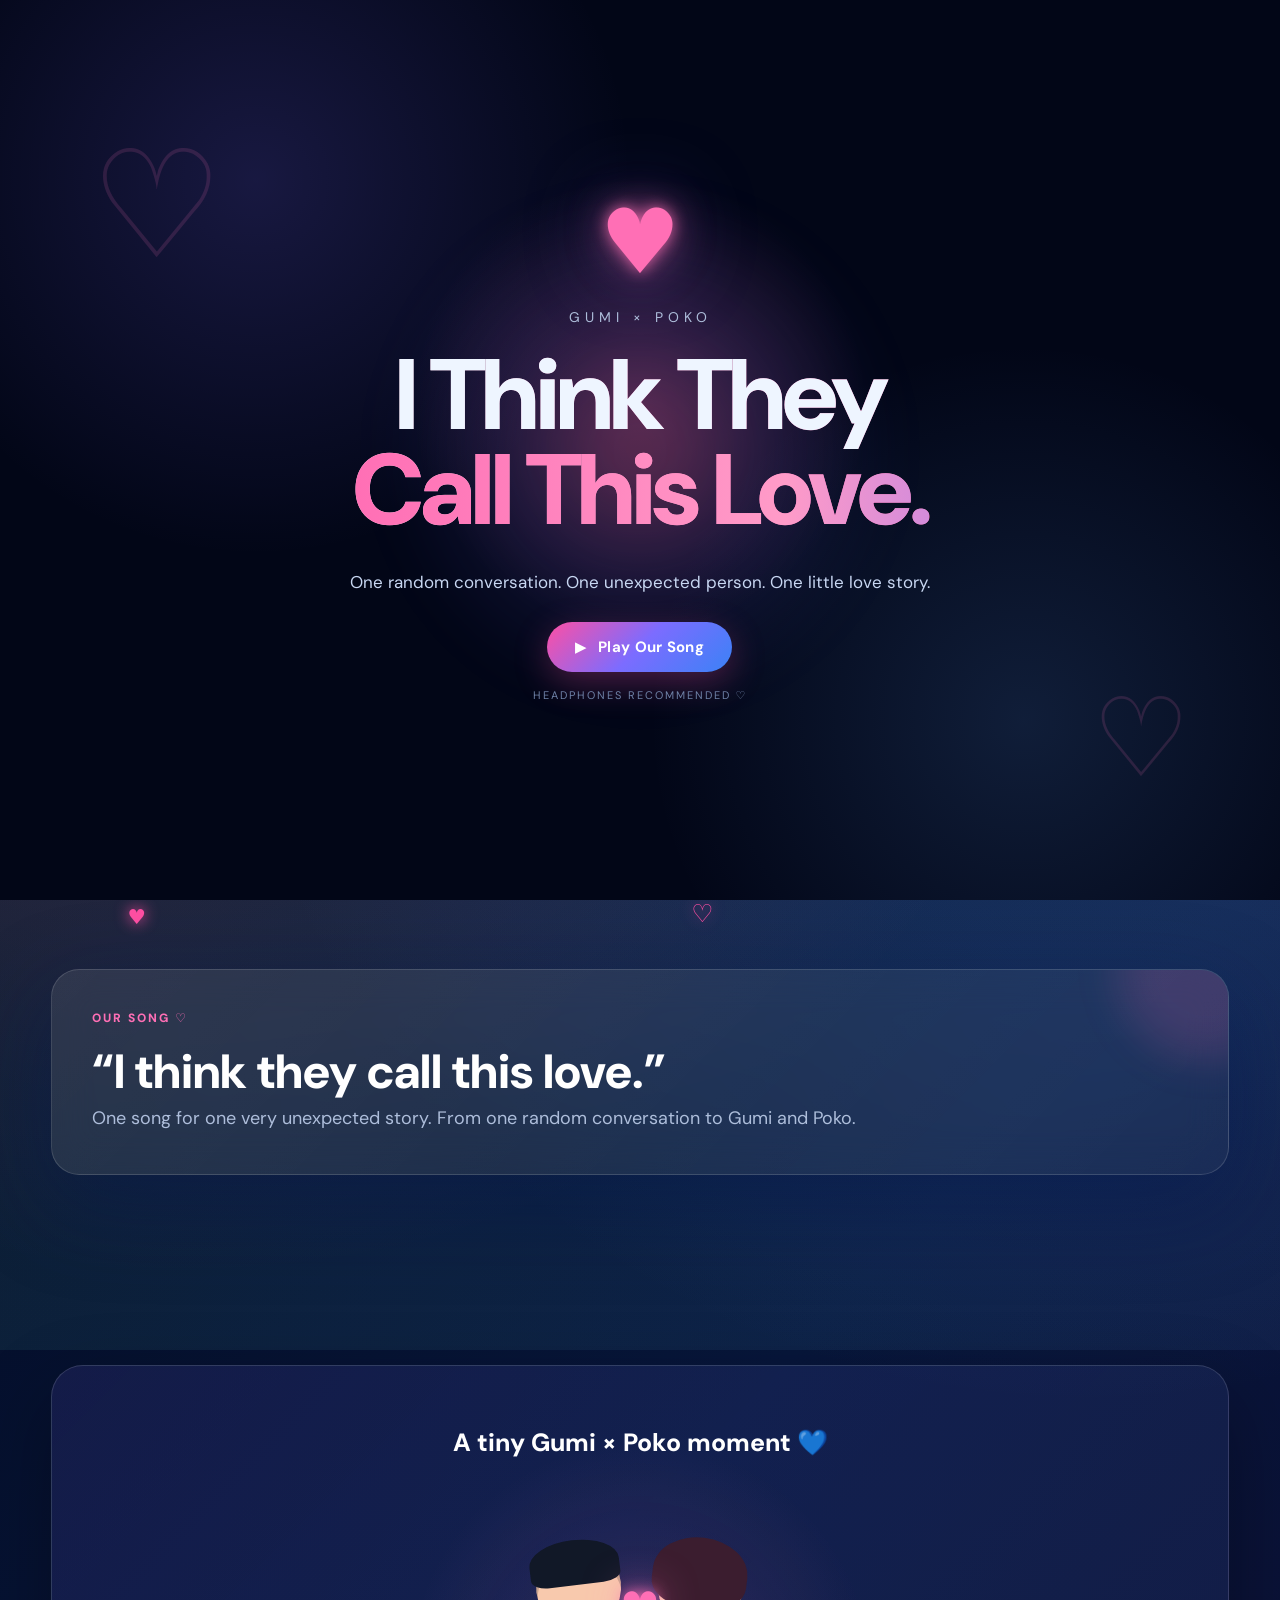
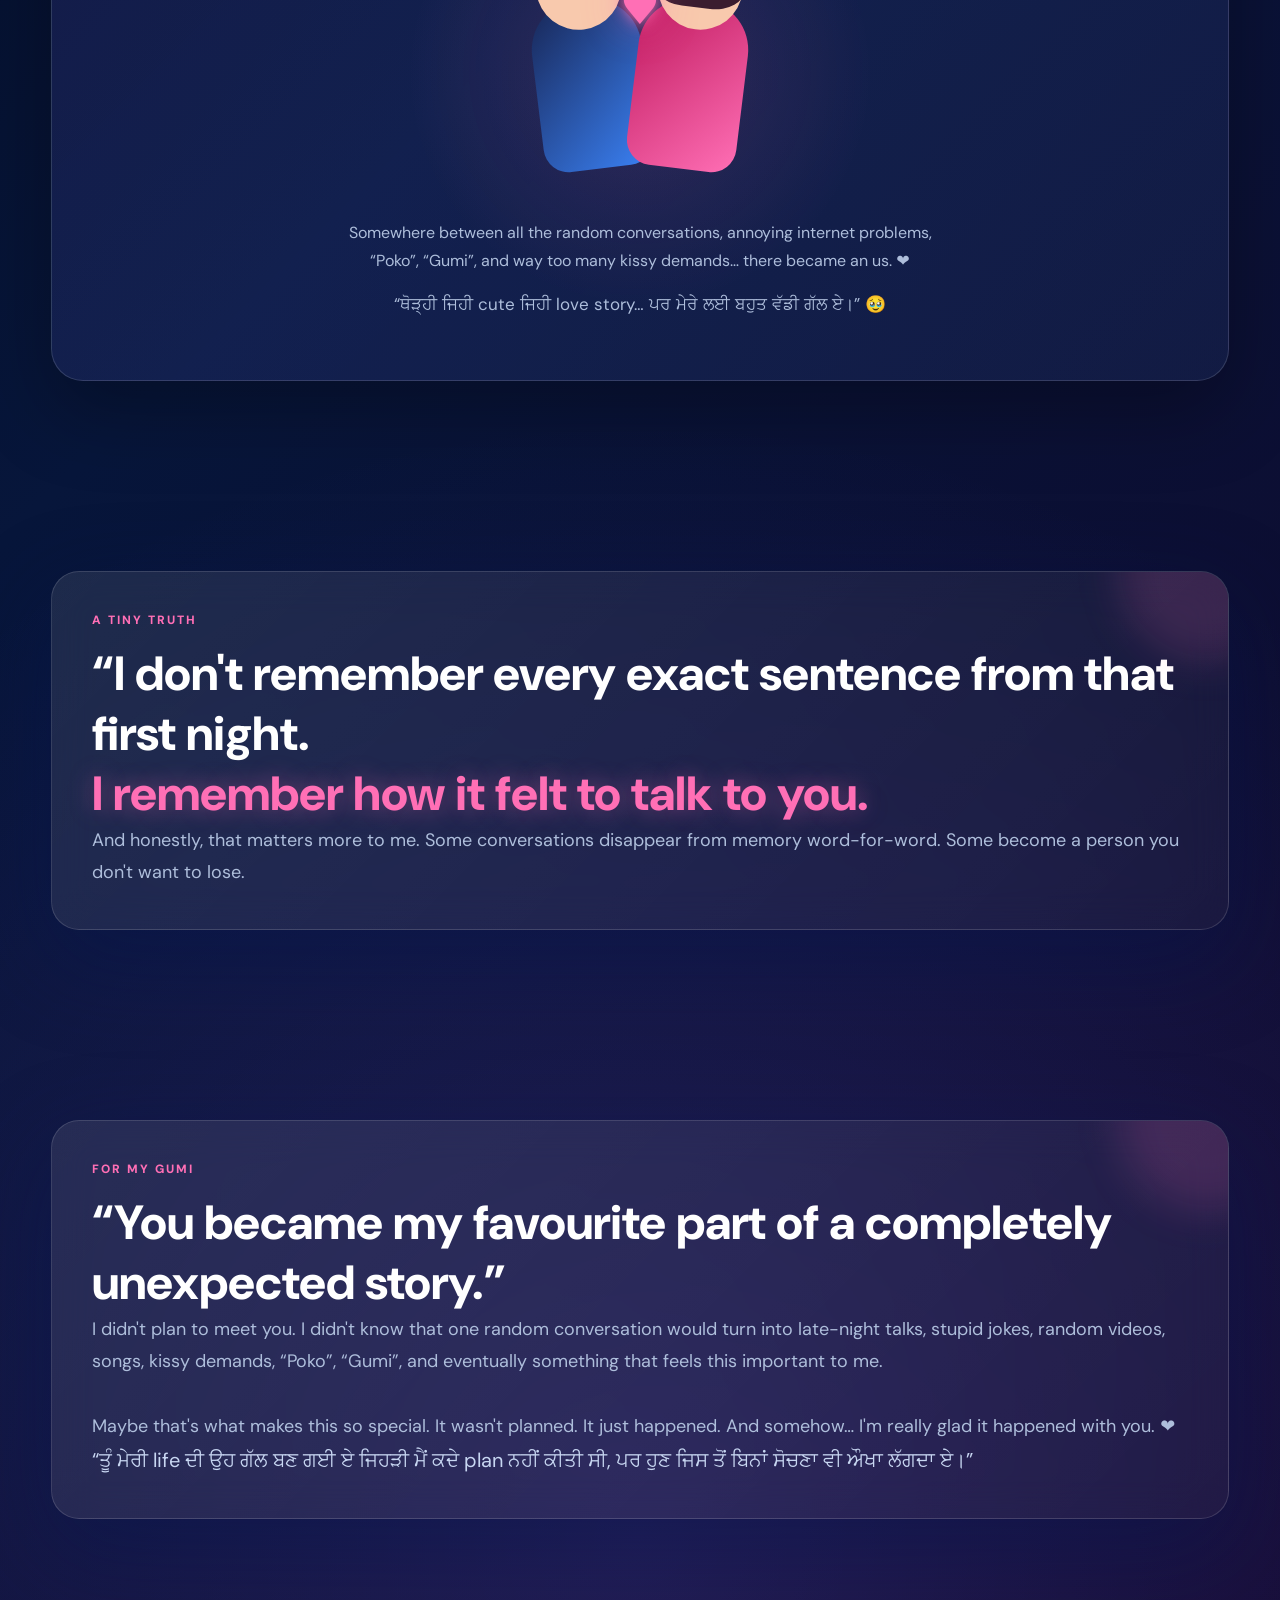
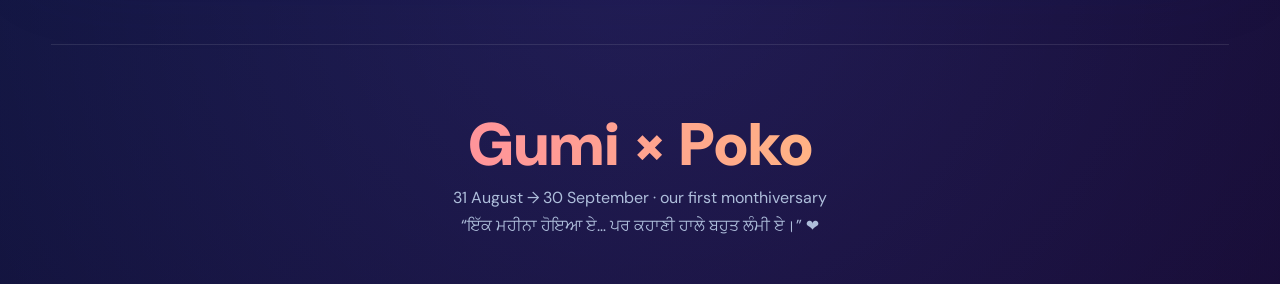
==== index.html @ 41467f97 "Add Gumi Poko website" ====
<!doctype html>
<html lang="en">

<head>

<meta charset="utf-8">

<meta
  name="viewport"
  content="width=device-width,initial-scale=1"
>

<title>Gumi × Poko · First Monthiversary</title>

<link rel="stylesheet" href="style.css">

</head>


<body>


<!-- =====================================================
     ONE SINGLE AUDIO
===================================================== -->

<audio
  id="loveSong"
  preload="auto"
>

  <source
    src="assets/i-think-they-call-this-love.mp3"
    type="audio/mpeg"
  >

</audio>



<!-- =====================================================
     LOVE INTRO
===================================================== -->

<div id="loveIntro">

  <div class="loveIntroGlow"></div>


  <div class="loveIntroContent">

    <div class="loveIntroHeart">
      ♥
    </div>


    <div class="loveIntroSmall">
      Gumi × Poko
    </div>


    <h1>
      I Think They<br>
      <span>Call This Love.</span>
    </h1>


    <p class="loveIntroText">
      One random conversation.
      One unexpected person.
      One little love story.
    </p>


    <button
      id="loveStart"
      type="button"
    >

      <span>▶</span>
      Play Our Song

    </button>


    <div class="loveIntroHint">
      headphones recommended ♡
    </div>

  </div>

</div>



<!-- =====================================================
     NAVIGATION
===================================================== -->

<nav class="nav">

  <a
    class="brand"
    href="index.html"
  >
    Gumi <b>×</b> Poko
  </a>


  <div class="navlinks">

    <a href="story.html">
      Our Story
    </a>

    <a href="gumi.html">
      Gumi
    </a>

    <a href="memories.html">
      Memories
    </a>

    <a href="videos.html">
      Videos
    </a>

    <a href="letter.html">
      Letter
    </a>

    <a href="final.html">
      ♡
    </a>

  </div>

</nav>



<!-- =====================================================
     FLOATING SPARKLES
===================================================== -->

<div id="sparkles"></div>


<script>

const sparkleContainer =
document.getElementById("sparkles");


for(let i = 0; i < 90; i++){

  const sparkle =
    document.createElement("span");


  sparkle.className =
    "spark " +
    (
      Math.random() < 0.18
      ? "star"
      : ""
    );


  sparkle.style.left =
    Math.random() * 100 + "vw";


  sparkle.style.top =
    Math.random() * 110 + "vh";


  sparkle.style.animationDuration =
    (5 + Math.random() * 10) + "s";


  sparkle.style.animationDelay =
    (-Math.random() * 12) + "s";


  sparkleContainer.appendChild(
    sparkle
  );

}

</script>



<!-- =====================================================
     MAIN
===================================================== -->

<main class="container">



<!-- =====================================================
     HERO
===================================================== -->

<section class="hero">

  <div class="heroGrid">


    <div>


      <div class="eyebrow">
        30 September · our first monthiversary
      </div>


      <h1>
        Gumi,<br>
        this is us.
      </h1>


      <p class="heroLead">

        Ek random AirTalk conversation.
        A crazy day.
        A lizard falling from a balcony.
        Internet problems.
        Google Meet at 4 AM.

        “Gumnam.”

        Then Gumi.

        Then somehow…

        <b>Poko.</b> ❤️

      </p>


      <p class="heroLead punjabi">

        “ਸੋਚਿਆ ਨਹੀਂ ਸੀ ਕਿ ਇੱਕ random ਗੱਲਬਾਤ
        ਮੇਰੀ ਜ਼ਿੰਦਗੀ ਦੀ ਇੰਨੀ ਸੋਹਣੀ ਗੱਲ ਬਣ ਜਾਏਗੀ।”

      </p>


      <div class="heroBtns">

        <a
          class="btn"
          href="story.html"
        >
          Start our story →
        </a>


        <a
          class="btn alt"
          href="letter.html"
        >
          A letter for Gumi
        </a>

      </div>


    </div>



    <!-- HERO PHOTOS -->

    <div class="heroPhotos">

      <div class="tape"></div>


      <div class="polaroid p1">

        <img
          src="assets/gumi-01.jpeg"
          alt="Gumi"
        >

      </div>


      <div class="polaroid p2">

        <img
          src="assets/gumi-02.png"
          alt="Gumi"
        >

      </div>


      <div class="polaroid p3">

        <img
          src="assets/gumi-03.png"
          alt="Gumi"
        >

      </div>

    </div>

  </div>

</section>



<!-- =====================================================
     OUR SONG
===================================================== -->

<section class="section">

  <div class="glass card">

    <div class="kicker">
      OUR SONG ♡
    </div>


    <div class="quote">
      “I think they call this love.”
    </div>


    <p class="lead">

      One song for one very unexpected story.

      From one random conversation
      to Gumi and Poko.

    </p>

  </div>

</section>



<!-- =====================================================
     ANIME KISS
===================================================== -->

<section class="section">

  <div class="animeKiss">


    <div class="animeTitle">
      A tiny Gumi × Poko moment 💙
    </div>


    <div class="animeScene">


      <div class="animeBoy"></div>


      <div class="animeGirl"></div>


      <div class="kissHeart">
        ♥
      </div>


    </div>


    <p
      class="muted"
      style="
        text-align:center;
        margin:25px auto 0;
        max-width:600px;
        line-height:1.7;
      "
    >

      Somewhere between all the random conversations,
      annoying internet problems,
      “Poko”,
      “Gumi”,
      and way too many kissy demands…

      there became an us. ❤️

    </p>


    <p
      class="punjabi"
      style="
        text-align:center;
        margin:14px auto 0;
        color:#aebedb;
        font-size:17px;
      "
    >

      “ਥੋੜ੍ਹੀ ਜਿਹੀ cute ਜਿਹੀ love story…
      ਪਰ ਮੇਰੇ ਲਈ ਬਹੁਤ ਵੱਡੀ ਗੱਲ ਏ।” 🥹

    </p>


  </div>

</section>



<!-- =====================================================
     TINY TRUTH
===================================================== -->

<section class="section">

  <div class="glass card">


    <div class="kicker">
      A tiny truth
    </div>


    <div class="quote">

      “I don't remember every exact sentence
      from that first night.

      <br>

      <span>
        I remember how it felt to talk to you.
      </span>

    </div>


    <p class="lead">

      And honestly, that matters more to me.

      Some conversations disappear from memory
      word-for-word.

      Some become a person you don't want to lose.

    </p>


  </div>

</section>



<!-- =====================================================
     LITTLE LOVE MESSAGE
===================================================== -->

<section class="section">

  <div class="glass card">


    <div class="kicker">
      For my Gumi
    </div>


    <div class="quote">

      “You became my favourite part
      of a completely unexpected story.”

    </div>


    <p class="lead">

      I didn't plan to meet you.

      I didn't know that one random conversation
      would turn into late-night talks,
      stupid jokes,
      random videos,
      songs,
      kissy demands,
      “Poko”,
      “Gumi”,
      and eventually something
      that feels this important to me.

      <br><br>

      Maybe that's what makes this so special.

      It wasn't planned.

      It just happened.

      And somehow…

      I'm really glad it happened with you. ❤️

    </p>


    <p
      class="punjabi"
      style="
        font-size:20px;
        color:#c8d7f2;
        line-height:1.8;
      "
    >

      “ਤੂੰ ਮੇਰੀ life ਦੀ ਉਹ ਗੱਲ ਬਣ ਗਈ ਏ
      ਜਿਹੜੀ ਮੈਂ ਕਦੇ plan ਨਹੀਂ ਕੀਤੀ ਸੀ,
      ਪਰ ਹੁਣ ਜਿਸ ਤੋਂ ਬਿਨਾਂ ਸੋਚਣਾ ਵੀ ਔਖਾ ਲੱਗਦਾ ਏ।”

    </p>


  </div>

</section>


</main>



<!-- =====================================================
     FOOTER
===================================================== -->

<footer class="footer">


  <div class="footerBig">
    Gumi × Poko
  </div>


  <p class="muted">

    31 August → 30 September ·
    our first monthiversary

  </p>


  <p class="muted punjabi">

    “ਇੱਕ ਮਹੀਨਾ ਹੋਇਆ ਏ…
    ਪਰ ਕਹਾਣੀ ਹਾਲੇ ਬਹੁਤ ਲੰਮੀ ਏ।” ❤️

  </p>


</footer>



<!-- =====================================================
     BOTTOM RIGHT SONG PLAYER
===================================================== -->

<div
  class="songPlayer"
  id="songPlayer"
>

  <button
    id="songButton"
    class="songButton"
    type="button"
  >

    <span id="songIcon">
      ▶
    </span>

    <span id="songText">
      Play Our Song
    </span>

    <span class="songHeart">
      ♡
    </span>

  </button>

</div>



<!-- =====================================================
     FLOATING HEARTS
===================================================== -->

<script>

function createHeart(){

  const heart =
    document.createElement("span");


  heart.innerHTML =
    Math.random() > .5
    ? "♥"
    : "♡";


  heart.style.position =
    "fixed";


  heart.style.left =
    Math.random() * 100 + "vw";


  heart.style.bottom =
    "-30px";


  heart.style.fontSize =
    (12 + Math.random() * 18) + "px";


  heart.style.color =
    Math.random() > .5
    ? "#ff4fa3"
    : "#60a5fa";


  heart.style.pointerEvents =
    "none";


  heart.style.zIndex =
    "1";


  heart.style.textShadow =
    "0 0 15px currentColor";


  heart.style.animation =
    "floatingHeart 5s linear forwards";


  document.body.appendChild(
    heart
  );


  setTimeout(() => {

    heart.remove();

  }, 5000);

}


setInterval(
  createHeart,
  1200
);

</script>



<!-- =====================================================
     SONG CONTROLLER
===================================================== -->

<script>

const loveSong =
  document.getElementById("loveSong");


const loveIntro =
  document.getElementById("loveIntro");


const loveStart =
  document.getElementById("loveStart");


const songPlayer =
  document.getElementById("songPlayer");


const songButton =
  document.getElementById("songButton");


const songIcon =
  document.getElementById("songIcon");


const songText =
  document.getElementById("songText");



/* =========================
   UPDATE BOTTOM BUTTON
========================= */

function updateSongUI(){

  if(loveSong.paused){

    songIcon.textContent =
      "▶";

    songText.textContent =
      "Play Our Song";

    songButton.classList.remove(
      "playing"
    );

  }

  else{

    songIcon.textContent =
      "❚❚";

    songText.textContent =
      "Pause Our Song";

    songButton.classList.add(
      "playing"
    );

  }

}



/* =========================
   CLOSE INTRO
========================= */

function hideLoveIntro(){

  loveIntro.classList.add(
    "loveIntroHide"
  );

  songPlayer.classList.add(
    "songPlayerVisible"
  );

}



/* =========================
   INTRO PLAY BUTTON
========================= */

loveStart.addEventListener(
  "click",
  async function(){

    try{

      await loveSong.play();

      loveStart.classList.add(
        "playing"
      );


      /*
        Give the intro a tiny moment
        before fading it away.
      */

      setTimeout(() => {

        hideLoveIntro();

      }, 500);

    }

    catch(error){

      console.error(
        "Song could not play:",
        error
      );

    }

  }
);



/* =========================
   BOTTOM PLAYER
========================= */

songButton.addEventListener(
  "click",
  async function(){

    try{

      if(loveSong.paused){

        await loveSong.play();

      }

      else{

        loveSong.pause();

      }

    }

    catch(error){

      console.error(
        "Song could not play:",
        error
      );

    }

  }
);



/* =========================
   AUDIO EVENTS
========================= */

loveSong.addEventListener(
  "play",
  updateSongUI
);


loveSong.addEventListener(
  "pause",
  updateSongUI
);


loveSong.addEventListener(
  "ended",
  function(){

    loveSong.currentTime = 0;

    updateSongUI();

  }
);



/* Initial state */

updateSongUI();

</script>


</body>

</html>
---- style.css ----
@import url('https://fonts.googleapis.com/css2?family=DM+Sans:wght@400;500;600;700;800;900&family=Playfair+Display:wght@600;700;800&display=swap');

:root{
  --ink:#eef5ff;
  --muted:#aebedb;
  --pink:#ff6fb5;
  --rose:#ff9bc8;
  --violet:#7c6cff;
  --blue:#3b82f6;
  --electric:#60a5fa;
  --gold:#ffd76a;
  --mint:#67e8d0;
  --white:rgba(255,255,255,.10);
  --navy:#020617;
  --royal:#173b9c;
  --shadow:0 30px 90px rgba(0,20,80,.38);
}

*{
  box-sizing:border-box;
  margin:0;
  padding:0;
}

html{
  scroll-behavior:smooth;
}

body{
  min-height:100vh;
  color:var(--ink);

  background:
    radial-gradient(
      circle at 15% 10%,
      rgba(255,111,181,.20),
      transparent 28%
    ),
    radial-gradient(
      circle at 85% 15%,
      rgba(96,165,250,.20),
      transparent 28%
    ),
    radial-gradient(
      circle at 50% 90%,
      rgba(124,108,255,.18),
      transparent 35%
    ),
    linear-gradient(
      135deg,
      #020617,
      #07163b 45%,
      #12072b
    );

  font-family:
    "DM Sans",
    Inter,
    system-ui,
    -apple-system,
    BlinkMacSystemFont,
    "Segoe UI",
    sans-serif;

  overflow-x:hidden;
}

body::before{
  content:"";

  position:fixed;
  inset:-50%;

  pointer-events:none;
  z-index:-1;

  background:
    conic-gradient(
      from 0deg,
      rgba(255,111,181,.08),
      rgba(124,108,255,.08),
      rgba(96,165,250,.08),
      rgba(103,232,208,.08),
      rgba(255,215,106,.08),
      rgba(255,111,181,.08)
    );

  animation:bgRotate 20s linear infinite;
}

@keyframes bgRotate{
  to{
    transform:rotate(360deg);
  }
}

a{
  color:inherit;
  text-decoration:none;
}

img,
video{
  max-width:100%;
}


/* =====================================================
   NAVIGATION
===================================================== */

.nav{
  position:relative;
  z-index:20;

  width:min(1180px,92vw);
  margin:18px auto 0;

  padding:14px 18px;

  display:flex;
  align-items:center;
  justify-content:space-between;

  border:1px solid rgba(255,255,255,.13);
  border-radius:20px;

  background:rgba(2,6,23,.60);

  backdrop-filter:blur(20px);

  box-shadow:
    0 15px 50px rgba(0,0,0,.25);
}

.brand{
  font-size:20px;
  font-weight:800;
  letter-spacing:-.5px;

  background:
    linear-gradient(
      90deg,
      var(--pink),
      var(--gold),
      var(--electric),
      var(--mint)
    );

  background-size:300% auto;

  -webkit-background-clip:text;
  background-clip:text;

  color:transparent;

  animation:
    gradientMove 6s linear infinite;
}

.brand b{
  color:white;
  margin:0 5px;
}

.navlinks{
  display:flex;
  gap:20px;
  align-items:center;
}

.navlinks a{
  color:var(--muted);
  font-size:14px;
  font-weight:600;

  transition:.3s ease;
}

.navlinks a:hover{
  color:white;

  transform:
    translateY(-2px);

  text-shadow:
    0 0 10px rgba(255,111,181,.8),
    0 0 25px rgba(96,165,250,.5);
}

@keyframes gradientMove{
  0%{
    background-position:0% center;
  }

  50%{
    background-position:100% center;
  }

  100%{
    background-position:0% center;
  }
}


/* =====================================================
   SPARKLES
===================================================== */

#sparkles{
  position:fixed;
  inset:0;

  pointer-events:none;

  z-index:1;

  overflow:hidden;
}

.spark{
  position:absolute;

  width:4px;
  height:4px;

  border-radius:50%;

  background:var(--electric);

  opacity:.7;

  box-shadow:
    0 0 8px var(--electric),
    0 0 20px rgba(96,165,250,.7);

  animation:
    floatSpark linear infinite;
}

.spark.star{
  width:8px;
  height:8px;

  background:var(--gold);

  box-shadow:
    0 0 8px var(--gold),
    0 0 25px rgba(255,215,106,.8);

  clip-path:
    polygon(
      50% 0%,
      61% 38%,
      100% 50%,
      61% 62%,
      50% 100%,
      39% 62%,
      0% 50%,
      39% 38%
    );
}

@keyframes floatSpark{

  0%{
    transform:
      translateY(30px)
      scale(.6);

    opacity:0;
  }

  20%{
    opacity:.8;
  }

  70%{
    opacity:.8;
  }

  100%{
    transform:
      translateY(-120px)
      scale(1.3);

    opacity:0;
  }

}


/* =====================================================
   MAIN
===================================================== */

.container{
  position:relative;
  z-index:2;

  width:min(1180px,92vw);

  margin:auto;
}

.section{
  padding:95px 0;
}

.sectionHead{
  max-width:900px;

  margin-bottom:50px;
}

.kicker,
.eyebrow{
  color:var(--pink);

  font-size:12px;

  font-weight:800;

  letter-spacing:2px;

  text-transform:uppercase;

  margin-bottom:16px;
}

h1,
h2,
h3{
  line-height:1.05;
}

h1{
  font-size:
    clamp(58px,9vw,115px);

  letter-spacing:-6px;

  background:
    linear-gradient(
      100deg,
      #fff,
      var(--pink),
      var(--gold),
      var(--electric),
      #fff
    );

  background-size:300% auto;

  -webkit-background-clip:text;
  background-clip:text;

  color:transparent;

  animation:
    gradientMove 7s linear infinite;
}

h2{
  font-size:
    clamp(42px,6vw,76px);

  letter-spacing:-3px;

  margin-bottom:25px;

  color:white;
}

h3{
  color:white;
  font-size:25px;
}

.lead,
.heroLead{
  color:var(--muted);

  line-height:1.8;

  font-size:18px;
}

.heroLead{
  max-width:760px;
  margin-top:22px;
}

.punjabi{
  line-height:1.9;
}


/* =====================================================
   HERO
===================================================== */

.hero{
  min-height:
    calc(100vh - 100px);

  display:flex;

  align-items:center;

  padding:80px 0;
}

.heroGrid{
  display:grid;

  grid-template-columns:
    1.1fr .9fr;

  gap:50px;

  align-items:center;
}

.heroBtns{
  display:flex;

  flex-wrap:wrap;

  gap:14px;

  margin-top:30px;
}

.btn{
  display:inline-flex;

  align-items:center;
  justify-content:center;

  padding:14px 22px;

  border-radius:999px;

  color:white;

  font-weight:800;

  border:
    1px solid rgba(255,255,255,.15);

  background:
    linear-gradient(
      135deg,
      rgba(255,111,181,.9),
      rgba(124,108,255,.9)
    );

  box-shadow:
    0 10px 35px rgba(255,111,181,.22);

  transition:.35s ease;
}

.btn:hover{
  transform:
    translateY(-5px)
    scale(1.03);

  box-shadow:
    0 15px 50px rgba(255,111,181,.35),
    0 0 30px rgba(124,108,255,.25);
}

.btn.alt{
  background:
    rgba(255,255,255,.08);

  backdrop-filter:blur(12px);
}


/* =====================================================
   HERO PHOTOS
===================================================== */

.heroPhotos{
  position:relative;

  height:590px;
}

.tape{
  position:absolute;

  top:35px;
  left:40%;

  width:150px;
  height:38px;

  background:
    rgba(255,215,106,.65);

  transform:rotate(-7deg);

  z-index:6;

  box-shadow:
    0 5px 20px rgba(0,0,0,.2);
}

.polaroid{
  position:absolute;

  padding:
    13px 13px 45px;

  background:#fff;

  box-shadow:
    0 30px 70px rgba(0,0,0,.4),
    0 0 35px rgba(255,111,181,.15);

  transition:
    .5s cubic-bezier(.2,.8,.2,1);
}

.polaroid img{
  width:100%;
  height:100%;

  object-fit:cover;

  display:block;
}

.polaroid:hover{
  z-index:10;

  transform:
    scale(1.06)
    rotate(0deg)!important;
}

.p1{
  right:5%;
  top:70px;

  width:290px;
  height:370px;

  transform:rotate(7deg);
}

.p2{
  left:5%;
  top:170px;

  width:260px;
  height:330px;

  transform:rotate(-9deg);
}

.p3{
  right:25%;
  bottom:15px;

  width:235px;
  height:300px;

  transform:rotate(4deg);
}


/* =====================================================
   GLASS CARDS
===================================================== */

.glass{
  position:relative;

  overflow:hidden;

  border:
    1px solid rgba(255,255,255,.14);

  background:
    linear-gradient(
      135deg,
      rgba(255,255,255,.09),
      rgba(255,255,255,.035)
    );

  backdrop-filter:blur(20px);

  border-radius:28px;

  box-shadow:var(--shadow);
}

.glass::before{
  content:"";

  position:absolute;

  width:180px;
  height:180px;

  top:-90px;
  right:-70px;

  border-radius:50%;

  background:
    rgba(255,111,181,.15);

  filter:blur(20px);

  pointer-events:none;
}

.card{
  padding:40px;
}

.quote{
  font-size:
    clamp(28px,4vw,48px);

  line-height:1.25;

  font-weight:800;

  color:white;
}

.quote span{
  color:var(--pink);

  text-shadow:
    0 0 25px rgba(255,111,181,.4);
}

.storyGrid{
  display:grid;

  grid-template-columns:
    1fr 1fr;

  gap:25px;
}

.timeline{
  position:relative;
}

.step{
  position:relative;

  padding:
    0 0 28px 28px;

  border-left:
    2px solid rgba(255,111,181,.35);
}

.step::before{
  content:"";

  position:absolute;

  width:10px;
  height:10px;

  border-radius:50%;

  background:var(--pink);

  left:-6px;
  top:4px;

  box-shadow:
    0 0 10px var(--pink),
    0 0 25px rgba(255,111,181,.5);
}

.step b{
  color:white;

  font-size:18px;
}

.step p{
  color:var(--muted);

  line-height:1.75;

  margin-top:8px;
}


/* =====================================================
   GALLERY
===================================================== */

.gallery{
  display:grid;

  grid-template-columns:
    repeat(3,1fr);

  gap:22px;
}

.pic{
  position:relative;

  overflow:hidden;

  min-height:430px;

  border-radius:25px;

  border:
    1px solid rgba(255,255,255,.15);

  background:
    rgba(0,0,0,.18);

  box-shadow:
    0 25px 60px rgba(0,0,0,.35);
}

.pic img{
  width:100%;
  height:100%;

  object-fit:contain;

  object-position:center;

  display:block;

  background:
    rgba(0,0,0,.18);

  transition:
    transform .8s cubic-bezier(.2,.8,.2,1),
    filter .5s ease;
}

.pic:hover img{
  transform:
    scale(1.03)
    rotate(.5deg);

  filter:
    saturate(1.12)
    brightness(1.05);
}

.pic::after{
  content:"";

  position:absolute;

  inset:0;

  pointer-events:none;

  background:
    linear-gradient(
      to top,
      rgba(0,0,0,.75),
      transparent 45%
    );
}

.label{
  position:absolute;

  z-index:2;

  bottom:20px;

  left:20px;
  right:20px;

  color:white;

  font-weight:700;

  font-size:16px;

  line-height:1.4;
}


/* =====================================================
   PILLS
===================================================== */

.pillrow{
  display:flex;

  flex-wrap:wrap;

  gap:10px;

  margin-top:30px;
}

.pill{
  padding:9px 14px;

  border-radius:999px;

  color:white;

  border:
    1px solid rgba(255,255,255,.14);

  background:
    linear-gradient(
      135deg,
      rgba(255,111,181,.18),
      rgba(96,165,250,.15)
    );
}


/* =====================================================
   VIDEOS
===================================================== */

.twoSongs{
  margin-bottom:30px;
}

.videoGrid{
  display:grid;

  grid-template-columns:
    repeat(2,1fr);

  gap:25px;
}

.videoCard{
  overflow:hidden;

  border:
    1px solid rgba(255,255,255,.13);

  border-radius:25px;

  background:
    rgba(255,255,255,.06);

  box-shadow:
    0 25px 60px rgba(0,0,0,.3);

  transition:.4s ease;
}

.videoCard:hover{
  transform:
    translateY(-7px);

  border-color:
    rgba(255,111,181,.45);

  box-shadow:
    0 30px 70px rgba(0,0,0,.4),
    0 0 30px rgba(255,111,181,.12);
}

.videoBox{
  min-height:300px;

  background:#000;

  display:flex;

  align-items:center;
  justify-content:center;
}

.videoBox video{
  width:100%;

  max-height:600px;

  display:block;
}

.videoMeta{
  padding:25px;
}

.videoMeta h3{
  margin:10px 0;
}

.videoMeta p{
  color:var(--muted);

  line-height:1.7;
}

.tag{
  display:inline-block;

  color:var(--pink);

  font-size:11px;

  font-weight:800;

  letter-spacing:1.5px;

  text-transform:uppercase;
}


/* =====================================================
   LETTER
===================================================== */

.letter{
  max-width:900px;

  margin:auto;

  padding:55px;
}

.letter h2{
  margin-bottom:35px;
}

.letter p{
  color:#d7e2f7;

  font-size:18px;

  line-height:1.95;

  margin-bottom:22px;
}

.signature{
  margin-top:40px;

  color:white;

  font-size:28px;

  font-weight:800;
}


/* =====================================================
   FINAL
===================================================== */

.finalBox{
  padding:90px 50px;

  text-align:center;
}

.finalBox h2{
  font-size:
    clamp(48px,7vw,90px);
}

.finalBox::after{
  content:"♥";

  position:absolute;

  font-size:180px;

  color:
    rgba(255,111,181,.05);

  right:5%;
  bottom:-35px;

  pointer-events:none;
}


/* =====================================================
   FOOTER
===================================================== */

.footer{
  position:relative;

  z-index:2;

  width:min(1180px,92vw);

  margin:30px auto 0;

  padding:60px 0 45px;

  text-align:center;

  border-top:
    1px solid rgba(255,255,255,.1);
}

.footerBig{
  font-size:
    clamp(35px,5vw,60px);

  font-weight:900;

  background:
    linear-gradient(
      90deg,
      var(--pink),
      var(--gold),
      var(--electric),
      var(--mint)
    );

  background-size:300% auto;

  -webkit-background-clip:text;
  background-clip:text;

  color:transparent;

  animation:
    gradientMove 6s linear infinite;
}

.muted{
  color:var(--muted);

  line-height:1.7;
}


/* =====================================================
   ANIME KISS
===================================================== */

.animeKiss{
  position:relative;

  overflow:hidden;

  padding:60px 30px;

  border-radius:32px;

  border:
    1px solid rgba(255,255,255,.14);

  background:
    radial-gradient(
      circle at 50% 50%,
      rgba(255,111,181,.14),
      transparent 35%
    ),
    linear-gradient(
      135deg,
      rgba(124,108,255,.12),
      rgba(96,165,250,.08)
    );

  box-shadow:
    0 30px 80px rgba(0,0,0,.3);
}

.animeTitle{
  text-align:center;

  color:white;

  font-size:25px;

  font-weight:800;

  margin-bottom:35px;
}

.animeScene{
  position:relative;

  height:300px;

  max-width:650px;

  margin:auto;
}

.animeBoy,
.animeGirl{
  position:absolute;

  bottom:25px;

  width:110px;
  height:170px;

  border-radius:
    50px 50px 25px 25px;
}

.animeBoy{
  left:34%;

  background:
    linear-gradient(
      135deg,
      #172554,
      #3b82f6
    );

  transform:
    rotate(-7deg);
}

.animeGirl{
  right:34%;

  background:
    linear-gradient(
      135deg,
      #be185d,
      #ff6fb5
    );

  transform:
    rotate(7deg);
}

.animeBoy::before,
.animeGirl::before{
  content:"";

  position:absolute;

  width:85px;
  height:85px;

  border-radius:50%;

  top:-55px;
  left:12px;

  background:
    #f8c9ad;

  box-shadow:
    inset 0 12px 0 rgba(0,0,0,.18);
}

.animeBoy::after{
  content:"";

  position:absolute;

  width:90px;
  height:45px;

  top:-60px;
  left:8px;

  border-radius:
    50% 50% 20% 20%;

  background:#111827;
}

.animeGirl::after{
  content:"";

  position:absolute;

  width:95px;
  height:70px;

  top:-62px;
  left:5px;

  border-radius:
    50% 50% 35% 35%;

  background:
    #3b1d2f;
}

.kissHeart{
  position:absolute;

  left:50%;
  top:38%;

  transform:
    translate(-50%,-50%);

  color:#ff6fb5;

  font-size:45px;

  text-shadow:
    0 0 15px #ff6fb5,
    0 0 40px rgba(255,111,181,.7);

  animation:
    kissBeat 1.2s ease-in-out infinite;
}

@keyframes kissBeat{

  0%,100%{
    transform:
      translate(-50%,-50%)
      scale(1);
  }

  50%{
    transform:
      translate(-50%,-50%)
      scale(1.2);
  }

}


/* =====================================================
   LOVE MUSIC INTRO
===================================================== */

#loveIntro{

  position:fixed;

  inset:0;

  z-index:99999;

  display:flex;

  align-items:center;

  justify-content:center;

  overflow:hidden;

  background:
    radial-gradient(
      circle at 50% 45%,
      rgba(255,105,180,.20),
      transparent 28%
    ),
    radial-gradient(
      circle at 20% 20%,
      rgba(124,108,255,.18),
      transparent 30%
    ),
    radial-gradient(
      circle at 80% 80%,
      rgba(96,165,250,.15),
      transparent 30%
    ),
    #020617;

  opacity:1;

  visibility:visible;

  transition:
    opacity 1.3s ease,
    visibility 1.3s ease;
}

#loveIntro.loveIntroHide{
  opacity:0;

  visibility:hidden;

  pointer-events:none;
}


/* glowing center */

.loveIntroGlow{
  position:absolute;

  width:520px;
  height:520px;

  border-radius:50%;

  background:
    radial-gradient(
      circle,
      rgba(255,111,181,.24),
      rgba(124,108,255,.12),
      transparent 70%
    );

  filter:blur(25px);

  animation:
    loveGlowPulse 3s ease-in-out infinite,
    loveGlowHue 7s linear infinite;
}


/* content */

.loveIntroContent{

  position:relative;

  z-index:2;

  width:min(900px,90vw);

  text-align:center;

  animation:
    loveContentEnter 1.5s
    cubic-bezier(.2,.8,.2,1)
    forwards;
}


/* heart */

.loveIntroHeart{

  font-size:90px;

  line-height:1;

  color:#ff6fb5;

  text-shadow:
    0 0 15px rgba(255,111,181,.8),
    0 0 40px rgba(255,111,181,.5),
    0 0 90px rgba(124,108,255,.4);

  animation:
    loveHeartbeat 1.4s
    ease-in-out infinite;

  margin-bottom:20px;
}


/* small title */

.loveIntroSmall{

  color:#aebedb;

  font-size:14px;

  letter-spacing:5px;

  text-transform:uppercase;

  margin-bottom:22px;

  opacity:0;

  animation:
    loveTextEnter 1s
    ease
    .4s
    forwards;
}


/* main title */

.loveIntroContent h1{

  margin:0;

  color:#eef5ff;

  font-size:
    clamp(48px,8vw,100px);

  line-height:.95;

  letter-spacing:-4px;

  font-weight:800;

  opacity:0;

  animation:
    loveTextEnter 1.2s
    cubic-bezier(.2,.8,.2,1)
    .7s
    forwards;
}

.loveIntroContent h1 span{

  display:inline-block;

  background:
    linear-gradient(
      90deg,
      #ff6fb5,
      #ff9bc8,
      #7c6cff,
      #60a5fa,
      #ff6fb5
    );

  background-size:300% 100%;

  -webkit-background-clip:text;
  background-clip:text;

  color:transparent;

  animation:
    loveGradient 4s
    linear
    infinite;
}


/* intro text */

.loveIntroText{

  margin:30px 0 25px;

  color:#c8d7f2;

  font-size:17px;

  line-height:1.7;

  opacity:0;

  animation:
    loveTextEnter 1s
    ease
    1.3s
    forwards;
}


/* play button */

#loveStart{

  border:none;

  cursor:pointer;

  padding:15px 28px;

  border-radius:999px;

  color:white;

  font-family:inherit;

  font-size:15px;

  font-weight:700;

  letter-spacing:.3px;

  background:
    linear-gradient(
      135deg,
      #ff4fa3,
      #7c6cff,
      #3b82f6
    );

  box-shadow:
    0 10px 35px
    rgba(255,79,163,.28);

  opacity:0;

  transform:
    translateY(15px);

  animation:
    loveButtonEnter 1s
    ease
    1.7s
    forwards;

  transition:
    transform .25s ease,
    box-shadow .25s ease;
}

#loveStart:hover{

  transform:
    translateY(-3px)
    scale(1.04);

  box-shadow:
    0 15px 45px
    rgba(255,79,163,.45);
}

#loveStart.playing{

  transform:
    scale(.96);
}

#loveStart span{

  margin-right:7px;
}


/* hint */

.loveIntroHint{

  margin-top:16px;

  color:#6f82a8;

  font-size:11px;

  letter-spacing:2px;

  text-transform:uppercase;

  opacity:0;

  animation:
    loveTextEnter 1s
    ease
    2s
    forwards;
}


/* decorative hearts */

#loveIntro::before,
#loveIntro::after{

  content:"♡";

  position:absolute;

  color:
    rgba(255,111,181,.14);

  font-size:150px;

  pointer-events:none;

  animation:
    loveFloat 7s
    ease-in-out
    infinite;
}

#loveIntro::before{

  left:7%;
  top:12%;
}

#loveIntro::after{

  right:7%;
  bottom:10%;

  font-size:110px;

  animation-delay:-3s;
}


/* =====================================================
   LOVE INTRO ANIMATIONS
===================================================== */

@keyframes loveContentEnter{

  from{

    opacity:0;

    transform:
      translateY(35px)
      scale(.94);
  }

  to{

    opacity:1;

    transform:
      translateY(0)
      scale(1);
  }

}

@keyframes loveTextEnter{

  from{

    opacity:0;

    transform:
      translateY(20px);
  }

  to{

    opacity:1;

    transform:
      translateY(0);
  }

}

@keyframes loveButtonEnter{

  from{

    opacity:0;

    transform:
      translateY(20px)
      scale(.95);
  }

  to{

    opacity:1;

    transform:
      translateY(0)
      scale(1);
  }

}

@keyframes loveHeartbeat{

  0%,100%{
    transform:scale(1);
  }

  50%{
    transform:scale(1.15);
  }

}

@keyframes loveGlowPulse{

  0%,100%{

    transform:scale(.9);

    opacity:.5;
  }

  50%{

    transform:scale(1.15);

    opacity:1;
  }

}

@keyframes loveGlowHue{

  from{

    filter:
      blur(25px)
      hue-rotate(0deg);
  }

  to{

    filter:
      blur(25px)
      hue-rotate(360deg);
  }

}

@keyframes loveGradient{

  0%{
    background-position:0% 50%;
  }

  100%{
    background-position:300% 50%;
  }

}

@keyframes loveFloat{

  0%,100%{

    transform:
      translateY(0)
      rotate(-8deg)
      scale(1);
  }

  50%{

    transform:
      translateY(-35px)
      rotate(8deg)
      scale(1.1);
  }

}


/* =====================================================
   BOTTOM RIGHT SONG PLAYER
===================================================== */

.songPlayer{

  position:fixed;

  right:24px;

  bottom:24px;

  z-index:9999;

  opacity:0;

  visibility:hidden;

  transform:
    translateY(20px)
    scale(.92);

  pointer-events:none;

  transition:
    opacity .7s ease,
    visibility .7s ease,
    transform .7s
    cubic-bezier(.2,.8,.2,1);
}


/* only appears AFTER intro */

.songPlayer.songPlayerVisible{

  opacity:1;

  visibility:visible;

  transform:
    translateY(0)
    scale(1);

  pointer-events:auto;
}


.songButton{

  appearance:none;

  border:
    1px solid rgba(255,255,255,.20);

  background:
    linear-gradient(
      135deg,
      rgba(255,111,181,.22),
      rgba(124,108,255,.22),
      rgba(96,165,250,.20)
    );

  color:#eef5ff;

  padding:13px 18px;

  border-radius:999px;

  font-family:inherit;

  font-size:14px;

  font-weight:700;

  display:flex;

  align-items:center;

  gap:9px;

  cursor:pointer;

  backdrop-filter:blur(18px);

  -webkit-backdrop-filter:blur(18px);

  box-shadow:
    0 12px 35px rgba(0,0,0,.35),
    0 0 30px rgba(124,108,255,.15);

  transition:
    transform .25s ease,
    box-shadow .25s ease,
    border-color .25s ease;
}

.songButton:hover{

  transform:
    translateY(-3px)
    scale(1.03);

  box-shadow:
    0 16px 40px rgba(0,0,0,.42),
    0 0 35px rgba(255,111,181,.25);

  border-color:
    rgba(255,155,200,.45);
}

.songButton.playing{

  animation:
    songPulse 2s ease-in-out infinite;
}

#songIcon{
  font-size:13px;
}

.songHeart{

  color:#ff6fb5;

  font-size:17px;

  text-shadow:
    0 0 12px rgba(255,111,181,.7);
}

@keyframes songPulse{

  0%,100%{

    box-shadow:
      0 12px 35px rgba(0,0,0,.35),
      0 0 20px rgba(255,111,181,.12);
  }

  50%{

    box-shadow:
      0 12px 35px rgba(0,0,0,.35),
      0 0 32px rgba(255,111,181,.32);
  }

}


/* =====================================================
   MOBILE
===================================================== */

@media(max-width:850px){

  .navlinks{
    display:none;
  }

  .heroGrid,
  .storyGrid,
  .videoGrid{
    grid-template-columns:1fr;
  }

  .heroPhotos{

    height:520px;

    margin-top:20px;
  }

  .p1{

    right:4%;

    width:250px;

    height:320px;
  }

  .p2{

    left:0;

    width:220px;

    height:290px;
  }

  .p3{

    right:0;

    width:210px;

    height:280px;
  }

  .gallery{

    grid-template-columns:
      1fr 1fr;
  }

  .pic:nth-child(n){

    grid-column:
      span 1;

    height:300px;

    min-height:300px;
  }

  .pic:nth-child(1),
  .pic:nth-child(6),
  .pic:nth-child(9){

    height:390px;

    min-height:390px;
  }

  .letter{

    padding:26px;
  }

  .letter p{

    font-size:16px;
  }

  .section{

    padding:70px 0;
  }

  h1{

    letter-spacing:-3px;
  }

  h2{

    letter-spacing:-2px;
  }

  .animeBoy{

    left:25%;
  }

  .animeGirl{

    right:25%;
  }

}


/* =====================================================
   SMALL MOBILE
===================================================== */

@media(max-width:520px){

  .container{

    width:91vw;
  }

  .nav{

    top:8px;

    margin-top:8px;
  }

  .gallery{

    grid-template-columns:1fr;
  }

  .pic:nth-child(n){

    grid-column:
      span 1;

    height:360px;

    min-height:360px;
  }

  .heroPhotos{

    height:470px;
  }

  .p1{

    width:220px;

    height:285px;
  }

  .p2{

    width:185px;

    height:245px;
  }

  .p3{

    width:175px;

    height:230px;
  }

  .card{

    padding:23px;
  }

  .finalBox{

    padding:55px 22px;
  }

  .videoBox{

    min-height:220px;
  }

  .videoBox video{

    max-height:500px;
  }

  .heroBtns{

    flex-direction:column;
  }

  .btn{

    width:100%;
  }

  .quote{

    font-size:30px;
  }


  /* intro */

  .loveIntroHeart{

    font-size:70px;
  }

  .loveIntroSmall{

    font-size:11px;

    letter-spacing:3px;
  }

  .loveIntroContent h1{

    font-size:52px;

    letter-spacing:-2px;
  }

  .loveIntroText{

    font-size:15px;

    padding:0 10px;
  }

  #loveStart{

    padding:14px 23px;
  }

  #loveIntro::before{

    left:-20%;

    top:8%;
  }

  #loveIntro::after{

    right:-15%;

    bottom:8%;
  }


  /* song player */

  .songPlayer{

    right:14px;

    bottom:14px;
  }

  .songButton{

    padding:11px 15px;

    font-size:13px;
  }

}
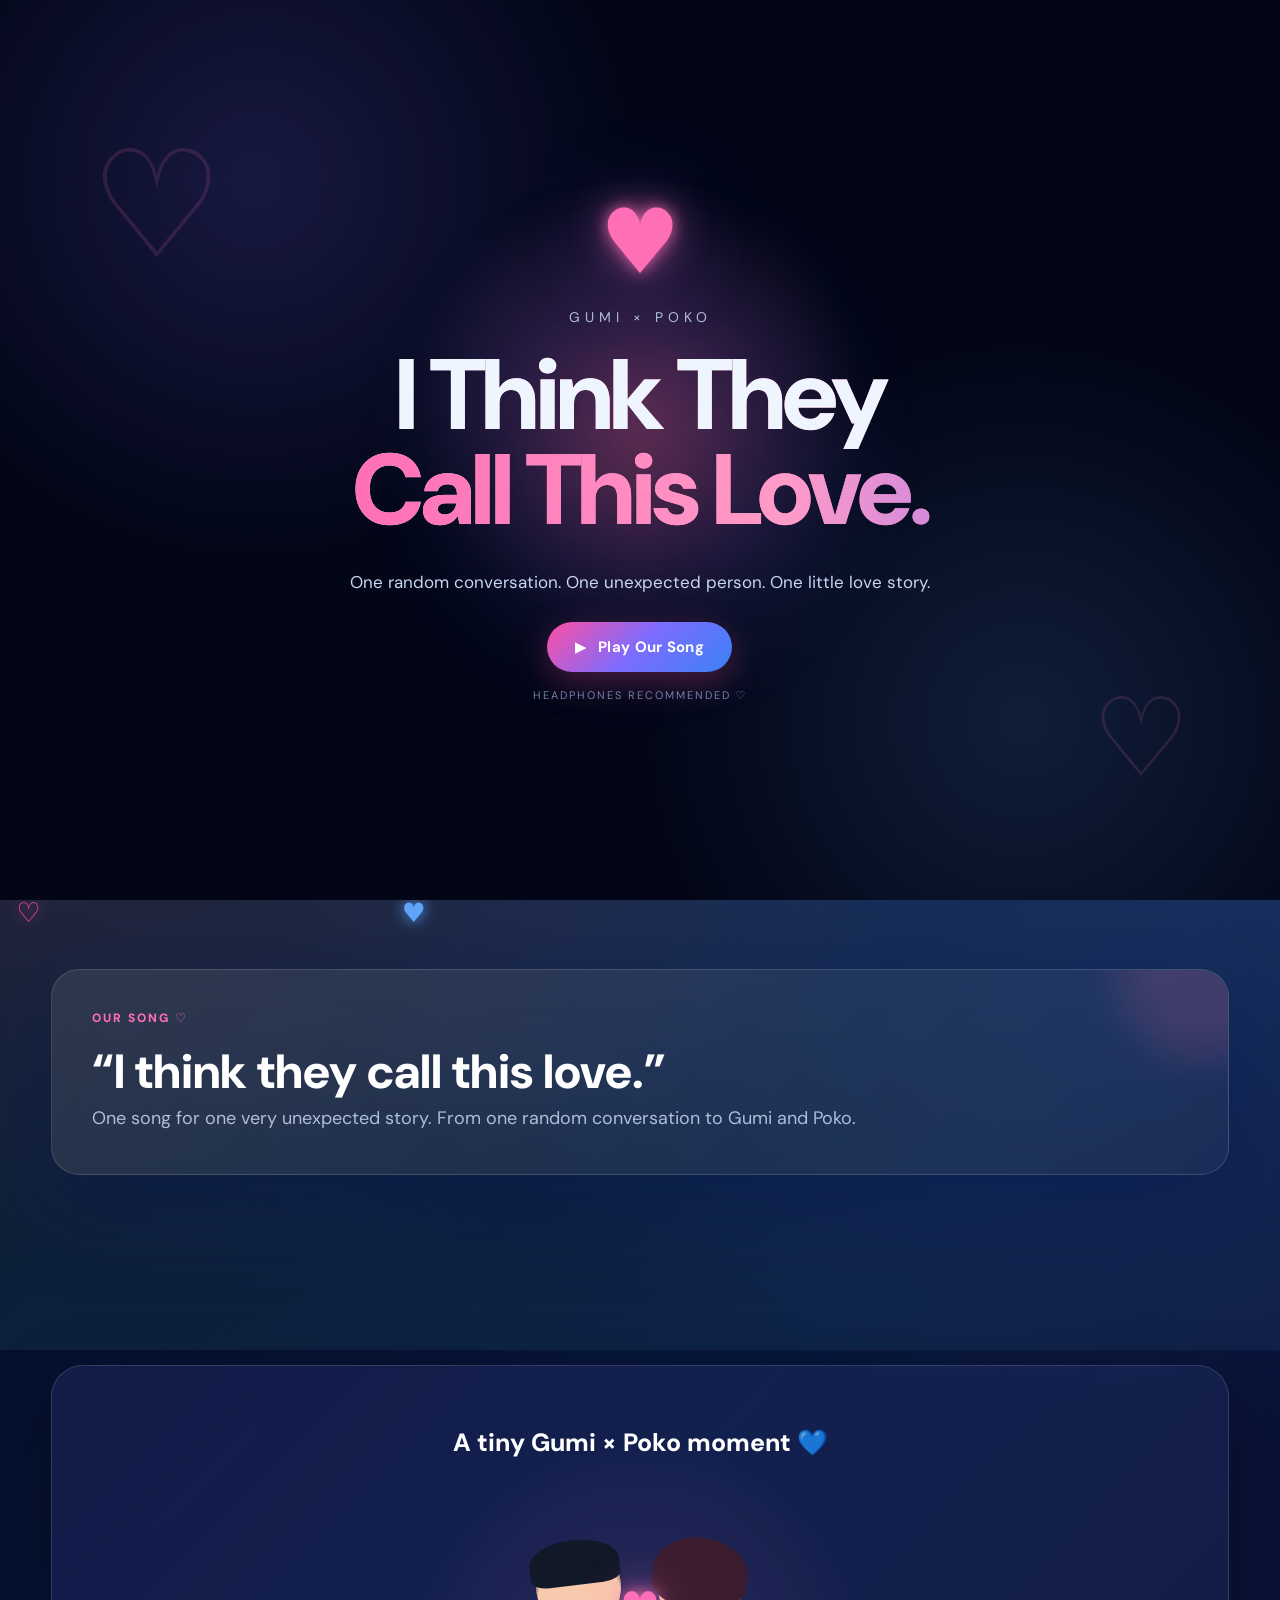
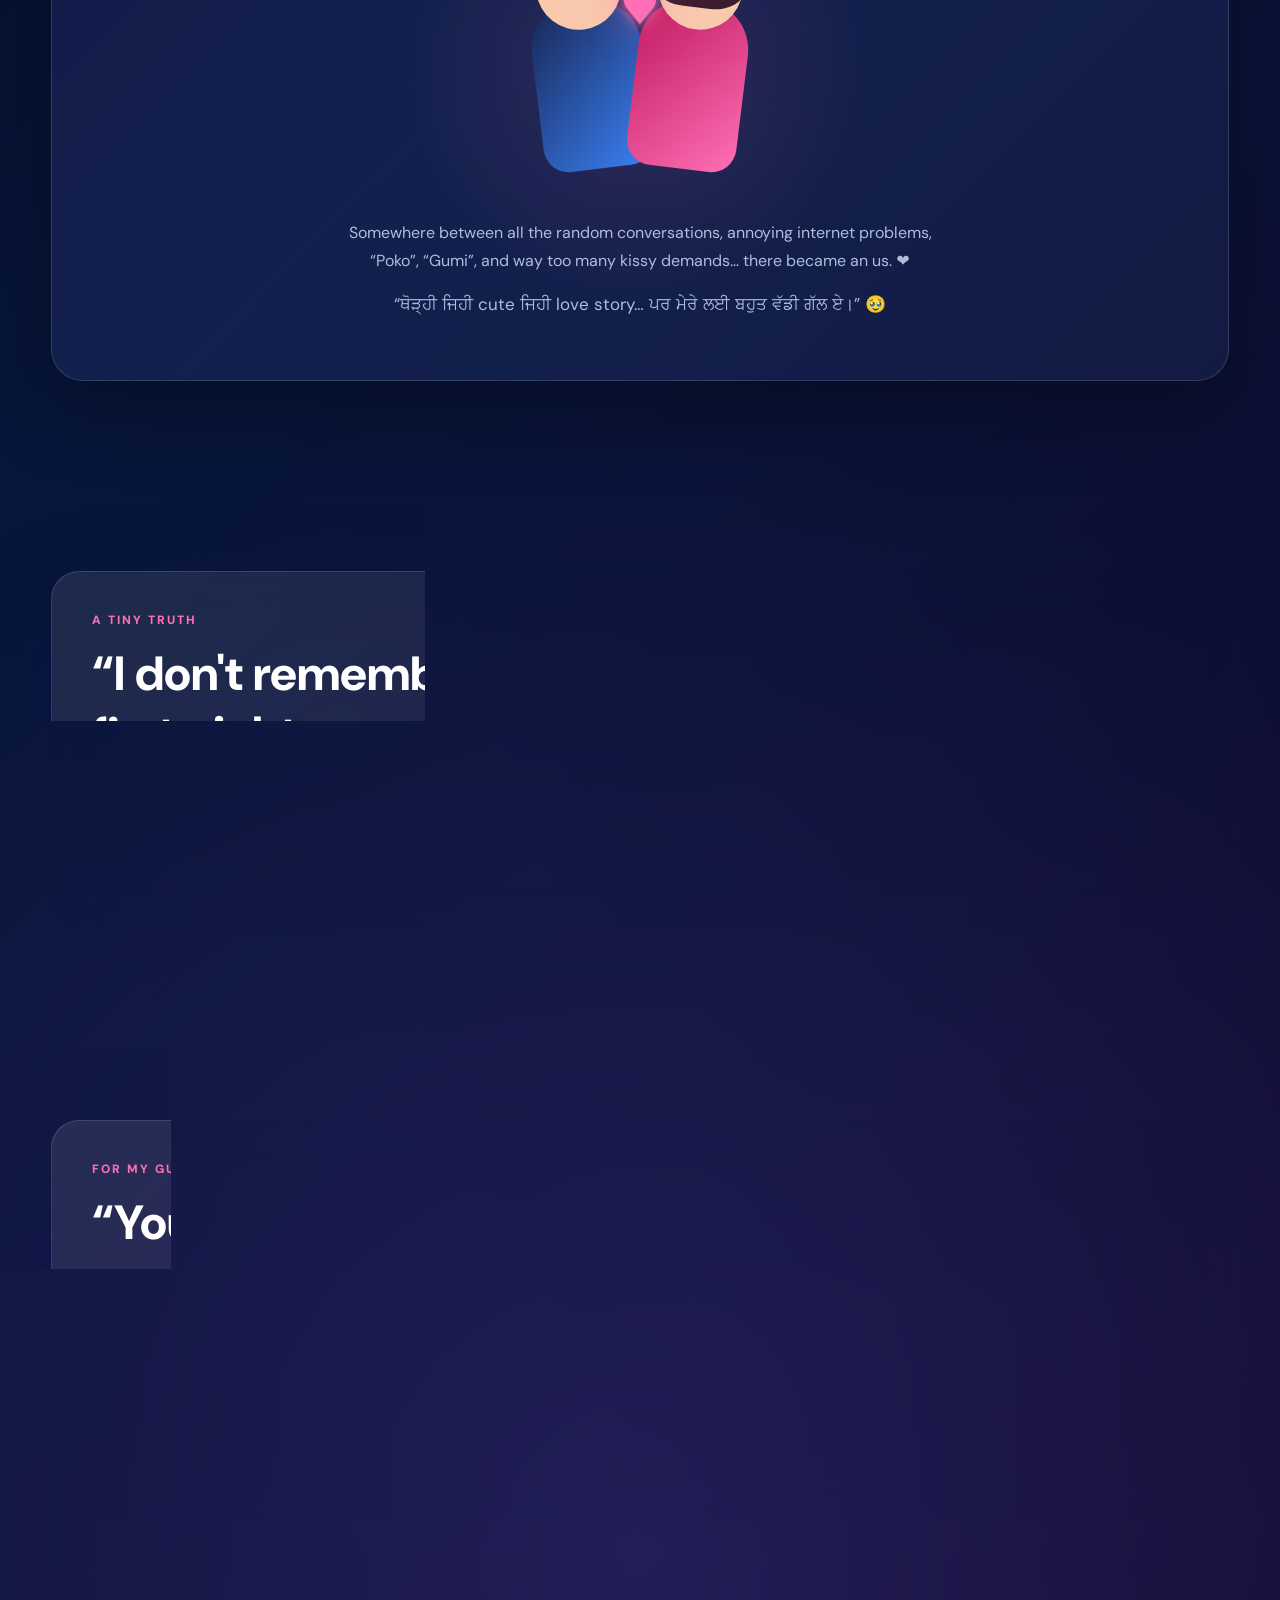
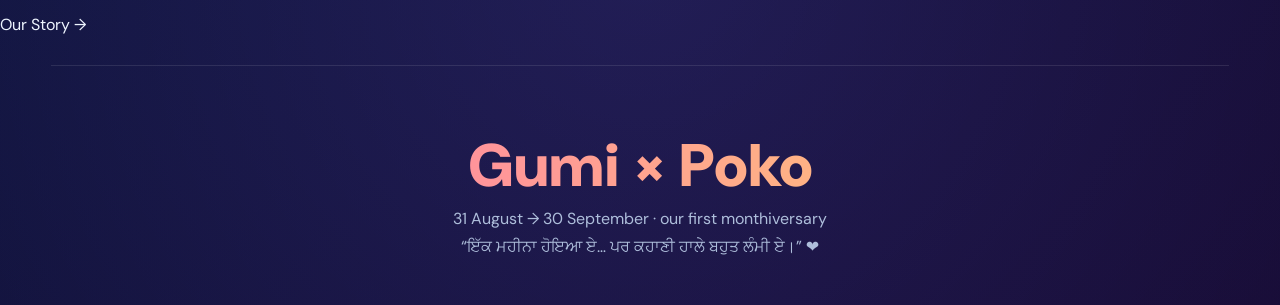
==== commit 690cba3d: "final website updates" ====
--- a/index.html
+++ b/index.html
@@ -2,50 +2,38 @@
 <html lang="en">
 
 <head>
-
 <meta charset="utf-8">
-
-<meta
-  name="viewport"
-  content="width=device-width,initial-scale=1"
->
+<meta name="viewport" content="width=device-width,initial-scale=1">
 
 <title>Gumi × Poko · First Monthiversary</title>
 
 <link rel="stylesheet" href="style.css">
-
 </head>
 
-
 <body>
 
-
-<!-- =====================================================
+<!-- =========================
      ONE SINGLE AUDIO
-===================================================== -->
+========================= -->
 
 <audio
   id="loveSong"
   preload="auto"
 >
-
   <source
     src="assets/i-think-they-call-this-love.mp3"
     type="audio/mpeg"
   >
-
 </audio>
 
 
-
-<!-- =====================================================
+<!-- =========================
      LOVE INTRO
-===================================================== -->
+========================= -->
 
 <div id="loveIntro">
 
   <div class="loveIntroGlow"></div>
-
 
   <div class="loveIntroContent">
 
@@ -53,17 +41,14 @@
       ♥
     </div>
 
-
     <div class="loveIntroSmall">
       Gumi × Poko
     </div>
-
 
     <h1>
       I Think They<br>
       <span>Call This Love.</span>
     </h1>
-
 
     <p class="loveIntroText">
       One random conversation.
@@ -71,17 +56,13 @@
       One little love story.
     </p>
 
-
     <button
       id="loveStart"
       type="button"
     >
-
       <span>▶</span>
       Play Our Song
-
     </button>
-
 
     <div class="loveIntroHint">
       headphones recommended ♡
@@ -92,10 +73,9 @@
 </div>
 
 
-
-<!-- =====================================================
+<!-- =========================
      NAVIGATION
-===================================================== -->
+========================= -->
 
 <nav class="nav">
 
@@ -106,7 +86,6 @@
     Gumi <b>×</b> Poko
   </a>
 
-
   <div class="navlinks">
 
     <a href="story.html">
@@ -138,25 +117,21 @@
 </nav>
 
 
-
-<!-- =====================================================
+<!-- =========================
      FLOATING SPARKLES
-===================================================== -->
+========================= -->
 
 <div id="sparkles"></div>
-
 
 <script>
 
 const sparkleContainer =
 document.getElementById("sparkles");
 
-
 for(let i = 0; i < 90; i++){
 
   const sparkle =
     document.createElement("span");
-
 
   sparkle.className =
     "spark " +
@@ -166,22 +141,17 @@
       : ""
     );
 
-
   sparkle.style.left =
     Math.random() * 100 + "vw";
 
-
   sparkle.style.top =
     Math.random() * 110 + "vh";
 
-
   sparkle.style.animationDuration =
     (5 + Math.random() * 10) + "s";
 
-
   sparkle.style.animationDelay =
     (-Math.random() * 12) + "s";
-
 
   sparkleContainer.appendChild(
     sparkle
@@ -192,37 +162,31 @@
 </script>
 
 
-
-<!-- =====================================================
+<!-- =========================
      MAIN
-===================================================== -->
+========================= -->
 
 <main class="container">
 
 
-
-<!-- =====================================================
+<!-- =========================
      HERO
-===================================================== -->
+========================= -->
 
 <section class="hero">
 
   <div class="heroGrid">
 
-
     <div>
-
 
       <div class="eyebrow">
         30 September · our first monthiversary
       </div>
-
 
       <h1>
         Gumi,<br>
         this is us.
       </h1>
-
 
       <p class="heroLead">
 
@@ -242,14 +206,12 @@
 
       </p>
 
-
       <p class="heroLead punjabi">
 
         “ਸੋਚਿਆ ਨਹੀਂ ਸੀ ਕਿ ਇੱਕ random ਗੱਲਬਾਤ
         ਮੇਰੀ ਜ਼ਿੰਦਗੀ ਦੀ ਇੰਨੀ ਸੋਹਣੀ ਗੱਲ ਬਣ ਜਾਏਗੀ।”
 
       </p>
-
 
       <div class="heroBtns">
 
@@ -260,7 +222,6 @@
           Start our story →
         </a>
 
-
         <a
           class="btn alt"
           href="letter.html"
@@ -270,9 +231,7 @@
 
       </div>
 
-
-    </div>
-
+    </div>
 
 
     <!-- HERO PHOTOS -->
@@ -280,7 +239,6 @@
     <div class="heroPhotos">
 
       <div class="tape"></div>
-
 
       <div class="polaroid p1">
 
@@ -291,7 +249,6 @@
 
       </div>
 
-
       <div class="polaroid p2">
 
         <img
@@ -301,7 +258,6 @@
 
       </div>
 
-
       <div class="polaroid p3">
 
         <img
@@ -318,7 +274,6 @@
 </section>
 
 
-
 <!-- =====================================================
      OUR SONG
 ===================================================== -->
@@ -331,12 +286,10 @@
       OUR SONG ♡
     </div>
 
-
     <div class="quote">
       “I think they call this love.”
     </div>
 
-
     <p class="lead">
 
       One song for one very unexpected story.
@@ -349,7 +302,6 @@
   </div>
 
 </section>
-
 
 
 <!-- =====================================================
@@ -360,28 +312,21 @@
 
   <div class="animeKiss">
 
-
     <div class="animeTitle">
       A tiny Gumi × Poko moment 💙
     </div>
 
-
     <div class="animeScene">
 
-
       <div class="animeBoy"></div>
 
-
       <div class="animeGirl"></div>
-
 
       <div class="kissHeart">
         ♥
       </div>
 
-
-    </div>
-
+    </div>
 
     <p
       class="muted"
@@ -403,7 +348,6 @@
 
     </p>
 
-
     <p
       class="punjabi"
       style="
@@ -419,26 +363,22 @@
 
     </p>
 
-
   </div>
 
 </section>
 
 
-
-<!-- =====================================================
+<!-- =========================
      TINY TRUTH
-===================================================== -->
+========================= -->
 
 <section class="section">
 
   <div class="glass card">
-
 
     <div class="kicker">
       A tiny truth
     </div>
-
 
     <div class="quote">
 
@@ -453,7 +393,6 @@
 
     </div>
 
-
     <p class="lead">
 
       And honestly, that matters more to me.
@@ -465,34 +404,29 @@
 
     </p>
 
-
   </div>
 
 </section>
 
 
-
-<!-- =====================================================
+<!-- =========================
      LITTLE LOVE MESSAGE
-===================================================== -->
+========================= -->
 
 <section class="section">
 
   <div class="glass card">
-
 
     <div class="kicker">
       For my Gumi
     </div>
 
-
     <div class="quote">
 
       “You became my favourite part
       of a completely unexpected story.”
 
     </div>
-
 
     <p class="lead">
 
@@ -523,7 +457,6 @@
 
     </p>
 
-
     <p
       class="punjabi"
       style="
@@ -539,7 +472,6 @@
 
     </p>
 
-
   </div>
 
 </section>
@@ -548,19 +480,31 @@
 </main>
 
 
-
 <!-- =====================================================
+     PAGE NAVIGATION
+===================================================== -->
+
+<div class="pageNav">
+
+  <span></span>
+
+  <a href="story.html">
+    Our Story →
+  </a>
+
+</div>
+
+
+<!-- =========================
      FOOTER
-===================================================== -->
+========================= -->
 
 <footer class="footer">
-
 
   <div class="footerBig">
     Gumi × Poko
   </div>
 
-
   <p class="muted">
 
     31 August → 30 September ·
@@ -568,7 +512,6 @@
 
   </p>
 
-
   <p class="muted punjabi">
 
     “ਇੱਕ ਮਹੀਨਾ ਹੋਇਆ ਏ…
@@ -576,9 +519,7 @@
 
   </p>
 
-
 </footer>
-
 
 
 <!-- =====================================================
@@ -613,7 +554,6 @@
 </div>
 
 
-
 <!-- =====================================================
      FLOATING HEARTS
 ===================================================== -->
@@ -624,57 +564,45 @@
 
   const heart =
     document.createElement("span");
-
 
   heart.innerHTML =
     Math.random() > .5
     ? "♥"
     : "♡";
 
-
   heart.style.position =
     "fixed";
 
-
   heart.style.left =
     Math.random() * 100 + "vw";
 
-
   heart.style.bottom =
     "-30px";
 
-
   heart.style.fontSize =
     (12 + Math.random() * 18) + "px";
-
 
   heart.style.color =
     Math.random() > .5
     ? "#ff4fa3"
     : "#60a5fa";
 
-
   heart.style.pointerEvents =
     "none";
 
-
   heart.style.zIndex =
     "1";
 
-
   heart.style.textShadow =
     "0 0 15px currentColor";
 
-
   heart.style.animation =
     "floatingHeart 5s linear forwards";
-
 
   document.body.appendChild(
     heart
   );
 
-
   setTimeout(() => {
 
     heart.remove();
@@ -682,7 +610,6 @@
   }, 5000);
 
 }
-
 
 setInterval(
   createHeart,
@@ -692,7 +619,6 @@
 </script>
 
 
-
 <!-- =====================================================
      SONG CONTROLLER
 ===================================================== -->
@@ -702,30 +628,23 @@
 const loveSong =
   document.getElementById("loveSong");
 
-
 const loveIntro =
   document.getElementById("loveIntro");
 
-
 const loveStart =
   document.getElementById("loveStart");
 
-
 const songPlayer =
   document.getElementById("songPlayer");
 
-
 const songButton =
   document.getElementById("songButton");
 
-
 const songIcon =
   document.getElementById("songIcon");
 
-
 const songText =
   document.getElementById("songText");
-
 
 
 /* =========================
@@ -765,7 +684,6 @@
 }
 
 
-
 /* =========================
    CLOSE INTRO
 ========================= */
@@ -783,7 +701,6 @@
 }
 
 
-
 /* =========================
    INTRO PLAY BUTTON
 ========================= */
@@ -799,12 +716,6 @@
       loveStart.classList.add(
         "playing"
       );
-
-
-      /*
-        Give the intro a tiny moment
-        before fading it away.
-      */
 
       setTimeout(() => {
 
@@ -827,7 +738,6 @@
 );
 
 
-
 /* =========================
    BOTTOM PLAYER
 ========================= */
@@ -865,7 +775,6 @@
 );
 
 
-
 /* =========================
    AUDIO EVENTS
 ========================= */
@@ -875,13 +784,11 @@
   updateSongUI
 );
 
-
 loveSong.addEventListener(
   "pause",
   updateSongUI
 );
 
-
 loveSong.addEventListener(
   "ended",
   function(){
@@ -894,7 +801,6 @@
 );
 
 
-
 /* Initial state */
 
 updateSongUI();
--- a/style.css
+++ b/style.css
@@ -1902,8 +1902,42 @@
 
 @media(max-width:850px){
 
+  /* MOBILE NAVIGATION
+     Keep the page links available on phones.
+     They scroll horizontally instead of disappearing. */
+  .nav{
+    flex-wrap:wrap;
+    gap:10px;
+    padding:12px 14px;
+  }
+
+  .brand{
+    flex-shrink:0;
+  }
+
   .navlinks{
+    display:flex;
+    width:100%;
+    gap:8px;
+    align-items:center;
+    overflow-x:auto;
+    overflow-y:hidden;
+    white-space:nowrap;
+    padding:3px 2px 6px;
+    scrollbar-width:none;
+    -webkit-overflow-scrolling:touch;
+  }
+
+  .navlinks::-webkit-scrollbar{
     display:none;
+  }
+
+  .navlinks a{
+    flex-shrink:0;
+    padding:7px 10px;
+    border:1px solid rgba(255,255,255,.08);
+    border-radius:999px;
+    background:rgba(255,255,255,.04);
   }
 
   .heroGrid,
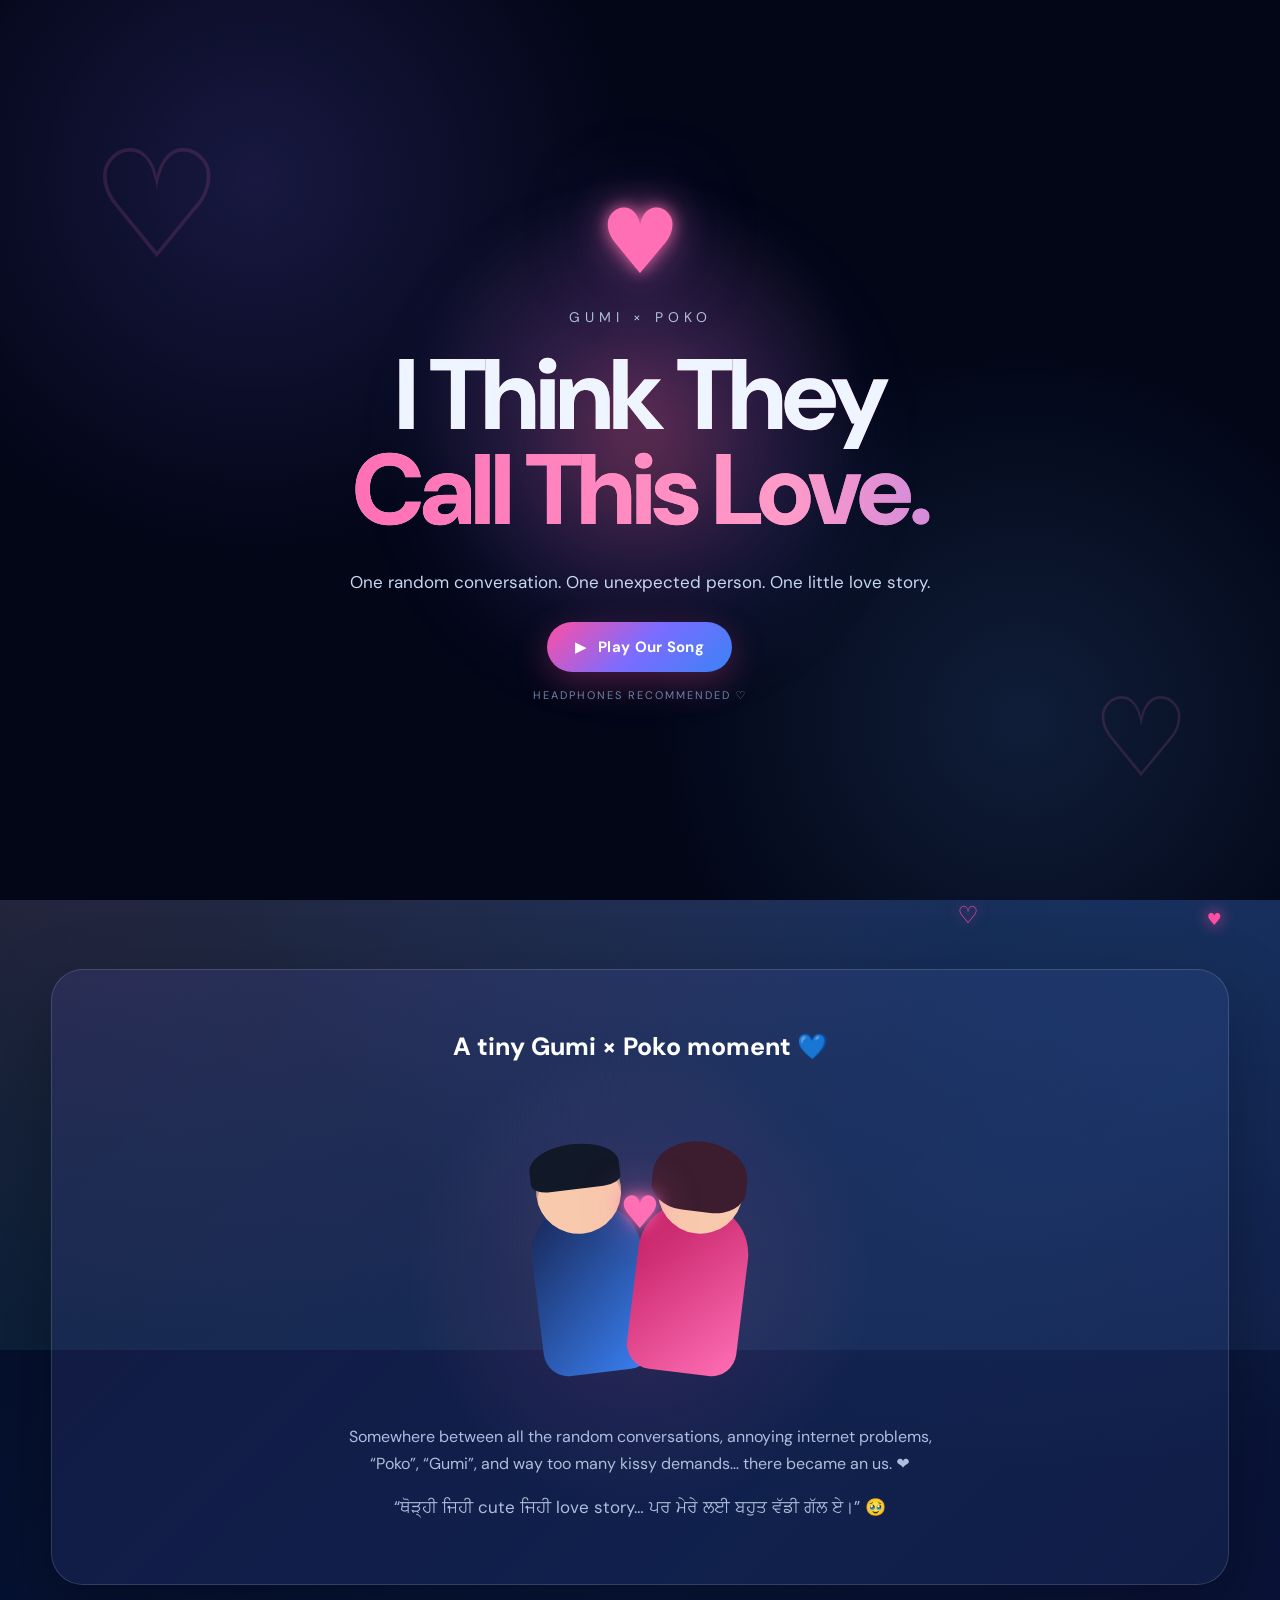
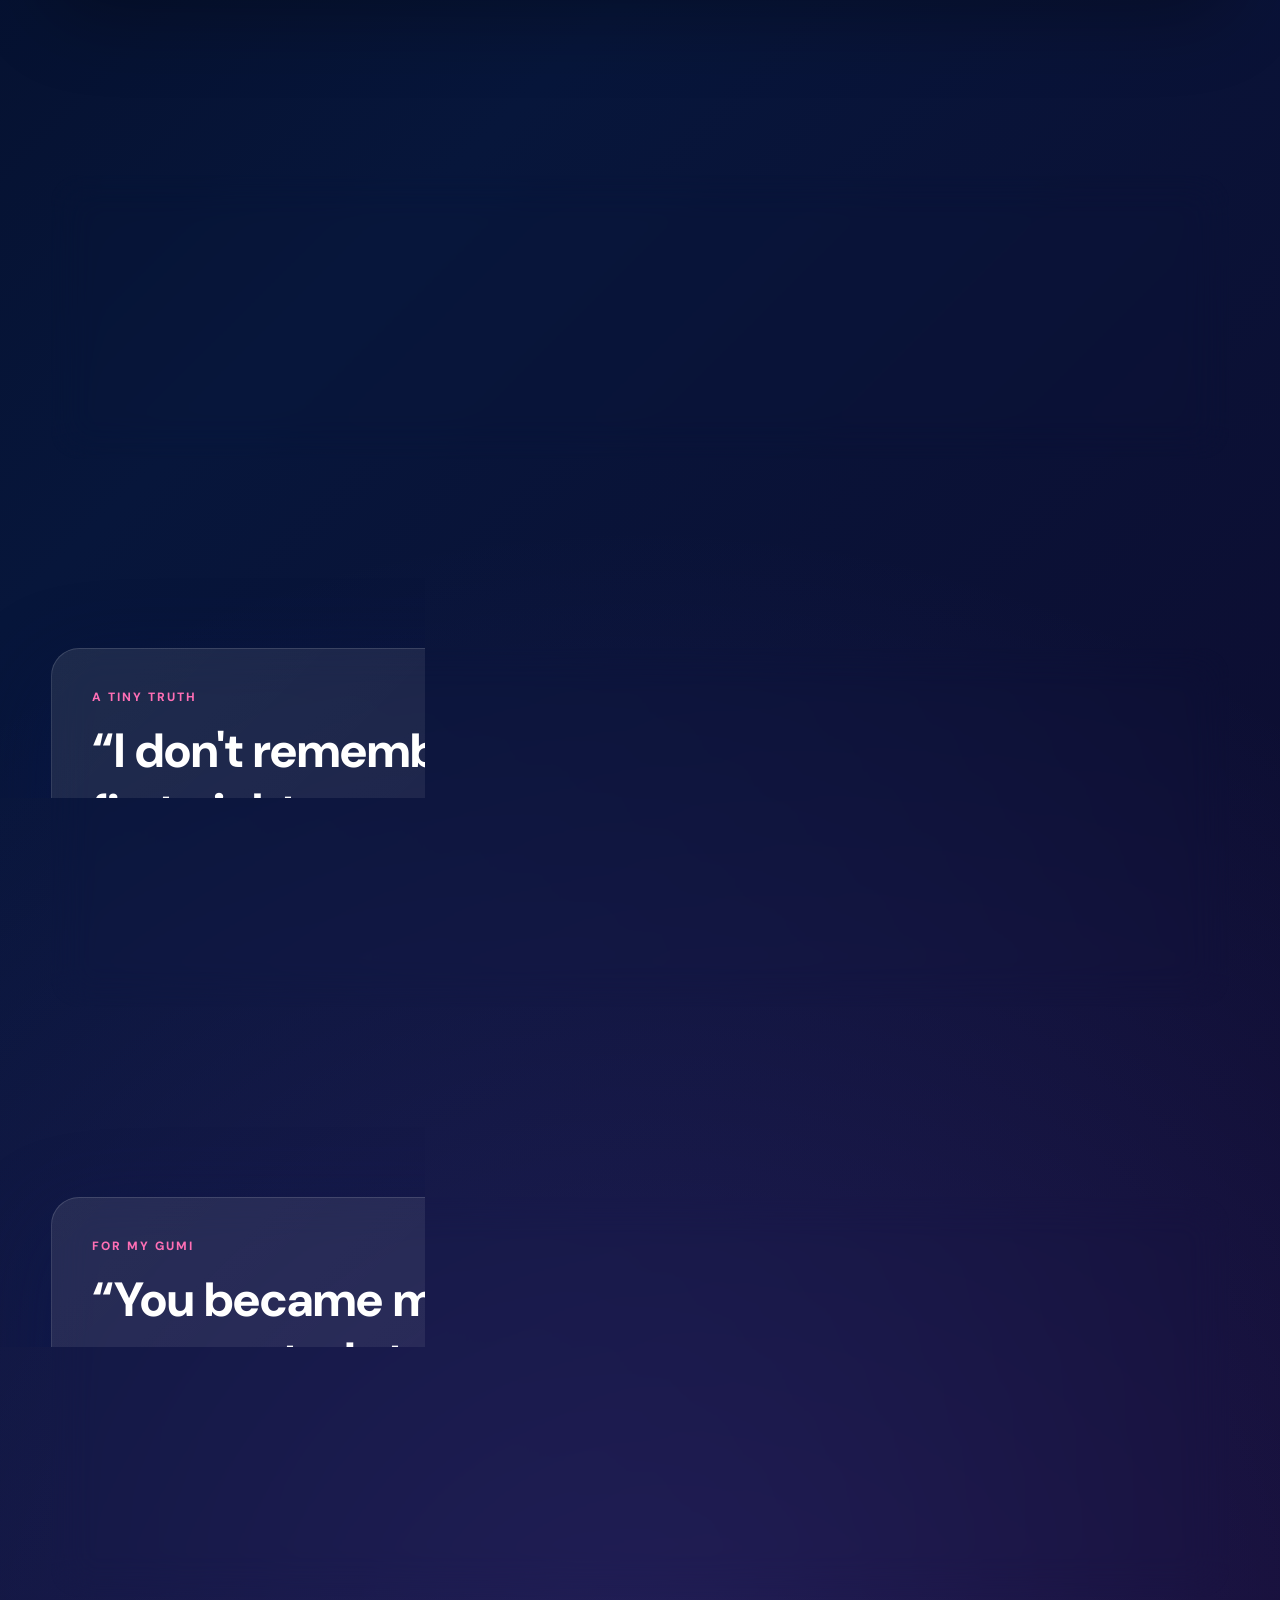
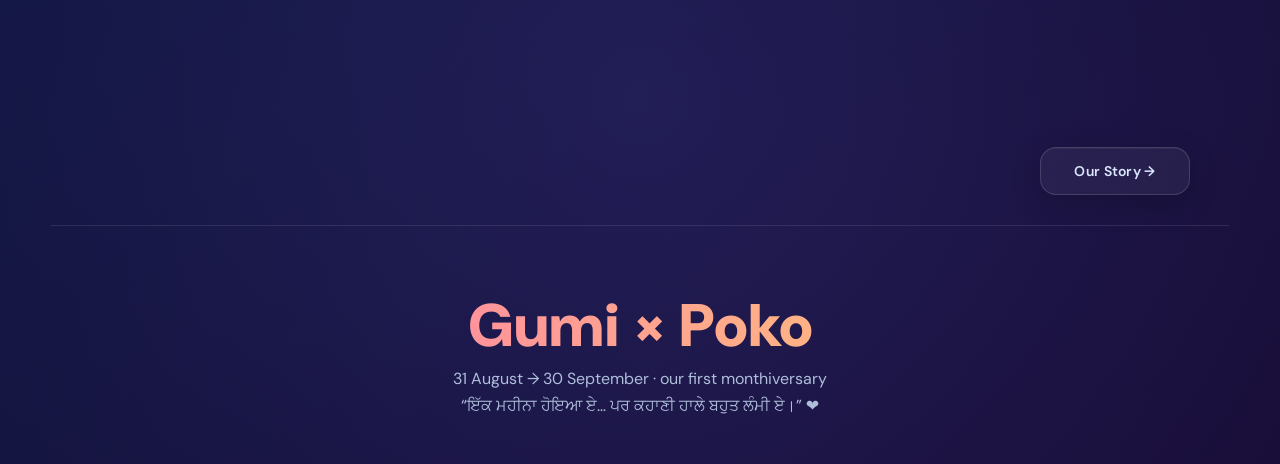
==== commit 2bab9176: "Improve page navigation design" ====
--- a/index.html
+++ b/index.html
@@ -16,10 +16,7 @@
      ONE SINGLE AUDIO
 ========================= -->
 
-<audio
-  id="loveSong"
-  preload="auto"
->
+<audio id="loveSong" preload="auto">
   <source
     src="assets/i-think-they-call-this-love.mp3"
     type="audio/mpeg"
@@ -56,10 +53,7 @@
       One little love story.
     </p>
 
-    <button
-      id="loveStart"
-      type="button"
-    >
+    <button id="loveStart" type="button">
       <span>▶</span>
       Play Our Song
     </button>
@@ -79,38 +73,23 @@
 
 <nav class="nav">
 
-  <a
-    class="brand"
-    href="index.html"
-  >
+  <a class="brand" href="index.html">
     Gumi <b>×</b> Poko
   </a>
 
   <div class="navlinks">
 
-    <a href="story.html">
-      Our Story
-    </a>
-
-    <a href="gumi.html">
-      Gumi
-    </a>
-
-    <a href="memories.html">
-      Memories
-    </a>
-
-    <a href="videos.html">
-      Videos
-    </a>
-
-    <a href="letter.html">
-      Letter
-    </a>
-
-    <a href="final.html">
-      ♡
-    </a>
+    <a href="story.html">Our Story</a>
+
+    <a href="gumi.html">Gumi</a>
+
+    <a href="memories.html">Memories</a>
+
+    <a href="videos.html">Videos</a>
+
+    <a href="letter.html">Letter</a>
+
+    <a href="final.html">♡</a>
 
   </div>
 
@@ -131,27 +110,23 @@
 for(let i = 0; i < 90; i++){
 
   const sparkle =
-    document.createElement("span");
+  document.createElement("span");
 
   sparkle.className =
-    "spark " +
-    (
-      Math.random() < 0.18
-      ? "star"
-      : ""
-    );
+  "spark " +
+  (Math.random() < 0.18 ? "star" : "");
 
   sparkle.style.left =
-    Math.random() * 100 + "vw";
+  Math.random() * 100 + "vw";
 
   sparkle.style.top =
-    Math.random() * 110 + "vh";
+  Math.random() * 110 + "vh";
 
   sparkle.style.animationDuration =
-    (5 + Math.random() * 10) + "s";
+  (5 + Math.random() * 10) + "s";
 
   sparkle.style.animationDelay =
-    (-Math.random() * 12) + "s";
+  (-Math.random() * 12) + "s";
 
   sparkleContainer.appendChild(
     sparkle
@@ -215,17 +190,11 @@
 
       <div class="heroBtns">
 
-        <a
-          class="btn"
-          href="story.html"
-        >
+        <a class="btn" href="story.html">
           Start our story →
         </a>
 
-        <a
-          class="btn alt"
-          href="letter.html"
-        >
+        <a class="btn alt" href="letter.html">
           A letter for Gumi
         </a>
 
@@ -275,37 +244,7 @@
 
 
 <!-- =====================================================
-     OUR SONG
-===================================================== -->
-
-<section class="section">
-
-  <div class="glass card">
-
-    <div class="kicker">
-      OUR SONG ♡
-    </div>
-
-    <div class="quote">
-      “I think they call this love.”
-    </div>
-
-    <p class="lead">
-
-      One song for one very unexpected story.
-
-      From one random conversation
-      to Gumi and Poko.
-
-    </p>
-
-  </div>
-
-</section>
-
-
-<!-- =====================================================
-     ANIME KISS
+     ANIME KISS SECTION
 ===================================================== -->
 
 <section class="section">
@@ -360,6 +299,58 @@
 
       “ਥੋੜ੍ਹੀ ਜਿਹੀ cute ਜਿਹੀ love story…
       ਪਰ ਮੇਰੇ ਲਈ ਬਹੁਤ ਵੱਡੀ ਗੱਲ ਏ।” 🥹
+
+    </p>
+
+  </div>
+
+</section>
+
+
+<!-- =====================================================
+     SINCE 31 AUGUST
+===================================================== -->
+
+<section class="section">
+
+  <div class="glass card sinceBox">
+
+    <div class="kicker">
+      SINCE 31 AUGUST 2026
+    </div>
+
+    <div class="sinceTitle">
+      One month of us. ❤️
+    </div>
+
+    <p class="lead">
+
+      30 days ago, you were just a random person
+      on AirTalk.
+
+      <br><br>
+
+      Somehow, that random conversation became
+      Gumi × Poko.
+
+    </p>
+
+    <div class="sinceCounter">
+
+      <span id="daysTogether">
+        30
+      </span>
+
+      <small>
+        days of us
+      </small>
+
+    </div>
+
+    <p class="punjabi sinceLine">
+
+      “ਇੱਕ random ਗੱਲਬਾਤ ਤੋਂ...
+      ਇੱਥੇ ਤੱਕ ਆ ਗਏ।” ❤️
 
     </p>
 
@@ -480,9 +471,9 @@
 </main>
 
 
-<!-- =====================================================
+<!-- =========================
      PAGE NAVIGATION
-===================================================== -->
+========================= -->
 
 <div class="pageNav">
 
@@ -522,9 +513,9 @@
 </footer>
 
 
-<!-- =====================================================
+<!-- =========================
      BOTTOM RIGHT SONG PLAYER
-===================================================== -->
+========================= -->
 
 <div
   class="songPlayer"
@@ -554,59 +545,57 @@
 </div>
 
 
-<!-- =====================================================
+<!-- =========================
      FLOATING HEARTS
-===================================================== -->
+========================= -->
 
 <script>
 
 function createHeart(){
 
   const heart =
-    document.createElement("span");
+  document.createElement("span");
 
   heart.innerHTML =
-    Math.random() > .5
-    ? "♥"
-    : "♡";
+  Math.random() > .5
+  ? "♥"
+  : "♡";
 
   heart.style.position =
-    "fixed";
+  "fixed";
 
   heart.style.left =
-    Math.random() * 100 + "vw";
+  Math.random() * 100 + "vw";
 
   heart.style.bottom =
-    "-30px";
+  "-30px";
 
   heart.style.fontSize =
-    (12 + Math.random() * 18) + "px";
+  (12 + Math.random() * 18) + "px";
 
   heart.style.color =
-    Math.random() > .5
-    ? "#ff4fa3"
-    : "#60a5fa";
+  Math.random() > .5
+  ? "#ff4fa3"
+  : "#60a5fa";
 
   heart.style.pointerEvents =
-    "none";
+  "none";
 
   heart.style.zIndex =
-    "1";
+  "1";
 
   heart.style.textShadow =
-    "0 0 15px currentColor";
+  "0 0 15px currentColor";
 
   heart.style.animation =
-    "floatingHeart 5s linear forwards";
+  "floatingHeart 5s linear forwards";
 
   document.body.appendChild(
     heart
   );
 
   setTimeout(() => {
-
     heart.remove();
-
   }, 5000);
 
 }
@@ -619,47 +608,43 @@
 </script>
 
 
-<!-- =====================================================
+<!-- =========================
      SONG CONTROLLER
-===================================================== -->
+========================= -->
 
 <script>
 
 const loveSong =
-  document.getElementById("loveSong");
+document.getElementById("loveSong");
 
 const loveIntro =
-  document.getElementById("loveIntro");
+document.getElementById("loveIntro");
 
 const loveStart =
-  document.getElementById("loveStart");
+document.getElementById("loveStart");
 
 const songPlayer =
-  document.getElementById("songPlayer");
+document.getElementById("songPlayer");
 
 const songButton =
-  document.getElementById("songButton");
+document.getElementById("songButton");
 
 const songIcon =
-  document.getElementById("songIcon");
+document.getElementById("songIcon");
 
 const songText =
-  document.getElementById("songText");
-
-
-/* =========================
-   UPDATE BOTTOM BUTTON
-========================= */
+document.getElementById("songText");
+
 
 function updateSongUI(){
 
   if(loveSong.paused){
 
     songIcon.textContent =
-      "▶";
+    "▶";
 
     songText.textContent =
-      "Play Our Song";
+    "Play Our Song";
 
     songButton.classList.remove(
       "playing"
@@ -670,10 +655,10 @@
   else{
 
     songIcon.textContent =
-      "❚❚";
+    "❚❚";
 
     songText.textContent =
-      "Pause Our Song";
+    "Pause Our Song";
 
     songButton.classList.add(
       "playing"
@@ -684,10 +669,6 @@
 }
 
 
-/* =========================
-   CLOSE INTRO
-========================= */
-
 function hideLoveIntro(){
 
   loveIntro.classList.add(
@@ -700,10 +681,6 @@
 
 }
 
-
-/* =========================
-   INTRO PLAY BUTTON
-========================= */
 
 loveStart.addEventListener(
   "click",
@@ -738,10 +715,6 @@
 );
 
 
-/* =========================
-   BOTTOM PLAYER
-========================= */
-
 songButton.addEventListener(
   "click",
   async function(){
@@ -775,10 +748,6 @@
 );
 
 
-/* =========================
-   AUDIO EVENTS
-========================= */
-
 loveSong.addEventListener(
   "play",
   updateSongUI
@@ -801,13 +770,54 @@
 );
 
 
-/* Initial state */
-
 updateSongUI();
 
 </script>
 
 
+<!-- =========================
+     DAYS TOGETHER
+========================= -->
+
+<script>
+
+const startDate =
+new Date("2026-08-31T00:00:00");
+
+
+function updateDaysTogether(){
+
+  const now =
+  new Date();
+
+  const difference =
+  now.getTime() -
+  startDate.getTime();
+
+  const days =
+  Math.floor(
+    difference /
+    (1000 * 60 * 60 * 24)
+  );
+
+  document.getElementById(
+    "daysTogether"
+  ).textContent =
+  Math.max(0, days);
+
+}
+
+
+updateDaysTogether();
+
+setInterval(
+  updateDaysTogether,
+  60000
+);
+
+</script>
+
+
 </body>
 
 </html>
--- a/style.css
+++ b/style.css
@@ -2202,4 +2202,99 @@
     font-size:13px;
   }
 
+}
+/* =========================
+   PAGE NAVIGATION
+========================= */
+
+.pageNav {
+  width: min(100% - 32px, 1100px);
+  margin: 55px auto 20px;
+
+  display: flex;
+  align-items: center;
+  justify-content: space-between;
+
+  gap: 24px;
+}
+
+/* Navigation buttons */
+
+.pageNav a {
+  min-width: 150px;
+
+  display: inline-flex;
+  align-items: center;
+  justify-content: center;
+
+  padding: 14px 22px;
+
+  border: 1px solid rgba(255,255,255,0.14);
+  border-radius: 16px;
+
+  background: rgba(255,255,255,0.055);
+  backdrop-filter: blur(12px);
+
+  color: #dce7ff;
+  text-decoration: none;
+
+  font-size: 14px;
+  font-weight: 600;
+
+  letter-spacing: 0.3px;
+
+  box-shadow:
+    0 8px 30px rgba(0,0,0,0.18),
+    inset 0 1px 0 rgba(255,255,255,0.05);
+
+  transition:
+    transform 0.25s ease,
+    background 0.25s ease,
+    border-color 0.25s ease,
+    box-shadow 0.25s ease;
+}
+
+.pageNav a:hover {
+  transform: translateY(-3px);
+
+  background: rgba(255,255,255,0.09);
+
+  border-color: rgba(150,190,255,0.35);
+
+  box-shadow:
+    0 12px 35px rgba(50,100,200,0.16),
+    0 0 25px rgba(100,160,255,0.08);
+}
+
+.pageNav a:active {
+  transform: translateY(0);
+}
+
+
+/* =========================
+   MOBILE
+========================= */
+
+@media (max-width: 600px) {
+
+  .pageNav {
+    width: calc(100% - 28px);
+
+    margin: 40px auto 18px;
+
+    gap: 14px;
+  }
+
+  .pageNav a {
+    flex: 1;
+
+    min-width: 0;
+
+    padding: 13px 10px;
+
+    border-radius: 14px;
+
+    font-size: 13px;
+  }
+
 }
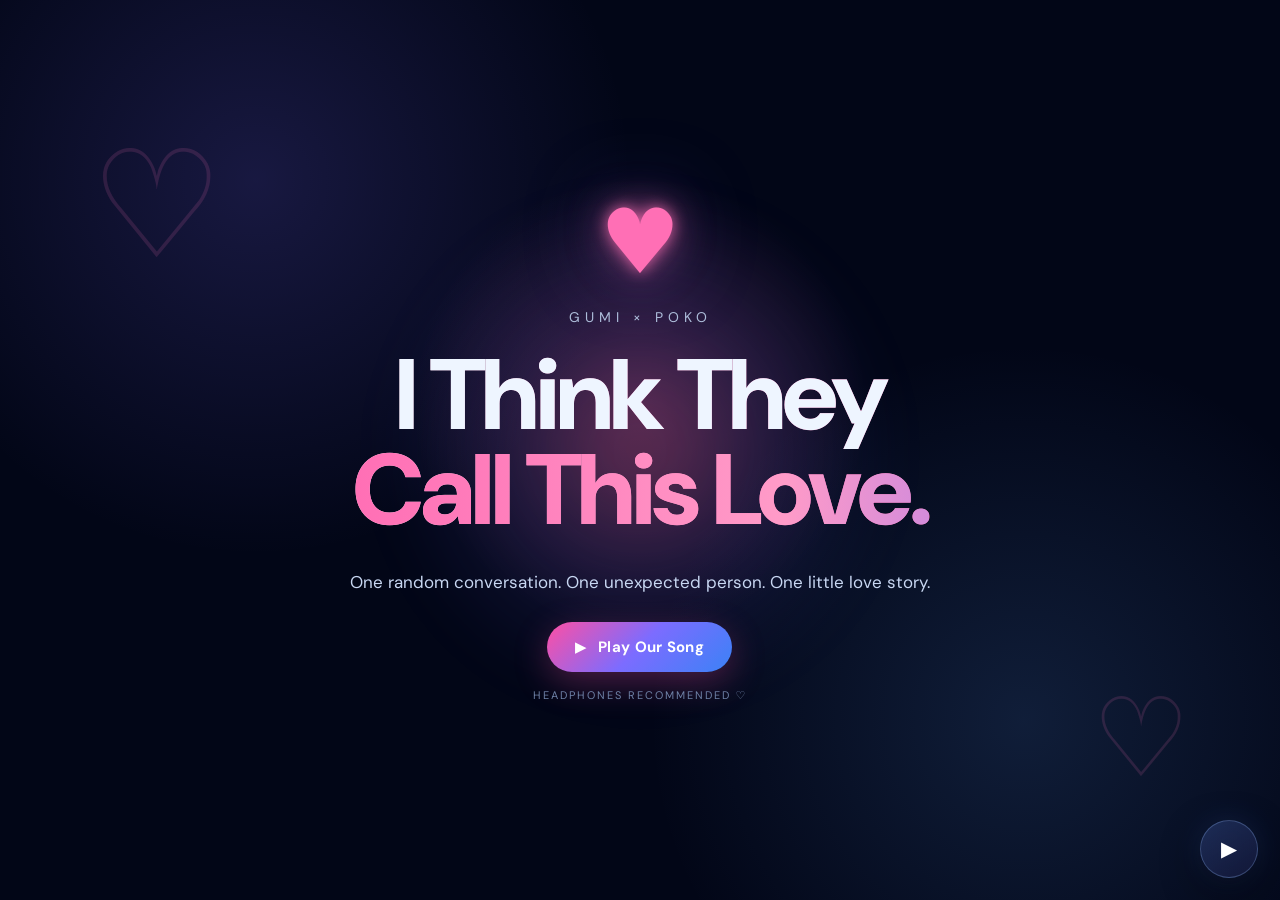
==== commit 53cf58d6: "Fix video 05 layout" ====
--- a/index.html
+++ b/index.html
@@ -2,710 +2,371 @@
 <html lang="en">
 
 <head>
+
 <meta charset="utf-8">
-<meta name="viewport" content="width=device-width,initial-scale=1">
-
-<title>Gumi × Poko · First Monthiversary</title>
+
+<meta name="viewport"
+content="width=device-width,initial-scale=1">
+
+<title>Gumi × Poko</title>
 
 <link rel="stylesheet" href="style.css">
+
+<style>
+
+html,
+body{
+  margin:0;
+  padding:0;
+  width:100%;
+  height:100%;
+  overflow:hidden;
+}
+
+body{
+  background:#050817;
+}
+
+/* =========================
+   PERSISTENT MUSIC PLAYER
+========================= */
+
+#persistentMusic{
+  position:fixed;
+  right:22px;
+  bottom:22px;
+  z-index:999999;
+
+  width:58px;
+  height:58px;
+
+  border-radius:50%;
+
+  border:1px solid rgba(150,190,255,.28);
+
+  background:
+    linear-gradient(
+      145deg,
+      rgba(70,100,180,.35),
+      rgba(20,25,60,.85)
+    );
+
+  color:white;
+
+  display:grid;
+  place-items:center;
+
+  font-size:21px;
+
+  cursor:pointer;
+
+  box-shadow:
+    0 12px 40px rgba(0,0,0,.45),
+    0 0 30px rgba(80,130,255,.16);
+
+  backdrop-filter:blur(15px);
+
+  transition:.25s ease;
+}
+
+#persistentMusic:hover{
+  transform:scale(1.08);
+}
+
+#persistentMusic.playing{
+  box-shadow:
+    0 12px 40px rgba(0,0,0,.45),
+    0 0 45px rgba(100,150,255,.35);
+}
+
+/* =========================
+   PAGE FRAME
+========================= */
+
+#pageFrame{
+  width:100%;
+  height:100%;
+  border:0;
+  display:block;
+}
+
+/* =========================
+   MOBILE
+========================= */
+
+@media(max-width:600px){
+
+  #persistentMusic{
+    width:52px;
+    height:52px;
+
+    right:14px;
+    bottom:14px;
+
+    font-size:19px;
+  }
+
+}
+
+</style>
+
 </head>
 
+
 <body>
 
-<!-- =========================
-     ONE SINGLE AUDIO
-========================= -->
-
-<audio id="loveSong" preload="auto">
+
+<!-- =====================================================
+     PERSISTENT AUDIO
+===================================================== -->
+
+<audio
+  id="loveSong"
+  preload="auto"
+>
+
   <source
     src="assets/i-think-they-call-this-love.mp3"
     type="audio/mpeg"
   >
+
 </audio>
 
 
-<!-- =========================
-     LOVE INTRO
-========================= -->
-
-<div id="loveIntro">
-
-  <div class="loveIntroGlow"></div>
-
-  <div class="loveIntroContent">
-
-    <div class="loveIntroHeart">
-      ♥
-    </div>
-
-    <div class="loveIntroSmall">
-      Gumi × Poko
-    </div>
-
-    <h1>
-      I Think They<br>
-      <span>Call This Love.</span>
-    </h1>
-
-    <p class="loveIntroText">
-      One random conversation.
-      One unexpected person.
-      One little love story.
-    </p>
-
-    <button id="loveStart" type="button">
-      <span>▶</span>
-      Play Our Song
-    </button>
-
-    <div class="loveIntroHint">
-      headphones recommended ♡
-    </div>
-
-  </div>
-
-</div>
-
-
-<!-- =========================
-     NAVIGATION
-========================= -->
-
-<nav class="nav">
-
-  <a class="brand" href="index.html">
-    Gumi <b>×</b> Poko
-  </a>
-
-  <div class="navlinks">
-
-    <a href="story.html">Our Story</a>
-
-    <a href="gumi.html">Gumi</a>
-
-    <a href="memories.html">Memories</a>
-
-    <a href="videos.html">Videos</a>
-
-    <a href="letter.html">Letter</a>
-
-    <a href="final.html">♡</a>
-
-  </div>
-
-</nav>
-
-
-<!-- =========================
-     FLOATING SPARKLES
-========================= -->
-
-<div id="sparkles"></div>
+<!-- =====================================================
+     MUSIC BUTTON
+===================================================== -->
+
+<button
+  id="persistentMusic"
+  type="button"
+  aria-label="Play or pause our song"
+>
+
+  ▶
+
+</button>
+
+
+<!-- =====================================================
+     WEBSITE PAGES
+===================================================== -->
+
+<iframe
+  id="pageFrame"
+  src="home.html"
+  title="Gumi × Poko"
+></iframe>
+
 
 <script>
 
-const sparkleContainer =
-document.getElementById("sparkles");
-
-for(let i = 0; i < 90; i++){
-
-  const sparkle =
-  document.createElement("span");
-
-  sparkle.className =
-  "spark " +
-  (Math.random() < 0.18 ? "star" : "");
-
-  sparkle.style.left =
-  Math.random() * 100 + "vw";
-
-  sparkle.style.top =
-  Math.random() * 110 + "vh";
-
-  sparkle.style.animationDuration =
-  (5 + Math.random() * 10) + "s";
-
-  sparkle.style.animationDelay =
-  (-Math.random() * 12) + "s";
-
-  sparkleContainer.appendChild(
-    sparkle
-  );
-
-}
-
-</script>
-
-
-<!-- =========================
-     MAIN
-========================= -->
-
-<main class="container">
-
-
-<!-- =========================
-     HERO
-========================= -->
-
-<section class="hero">
-
-  <div class="heroGrid">
-
-    <div>
-
-      <div class="eyebrow">
-        30 September · our first monthiversary
-      </div>
-
-      <h1>
-        Gumi,<br>
-        this is us.
-      </h1>
-
-      <p class="heroLead">
-
-        Ek random AirTalk conversation.
-        A crazy day.
-        A lizard falling from a balcony.
-        Internet problems.
-        Google Meet at 4 AM.
-
-        “Gumnam.”
-
-        Then Gumi.
-
-        Then somehow…
-
-        <b>Poko.</b> ❤️
-
-      </p>
-
-      <p class="heroLead punjabi">
-
-        “ਸੋਚਿਆ ਨਹੀਂ ਸੀ ਕਿ ਇੱਕ random ਗੱਲਬਾਤ
-        ਮੇਰੀ ਜ਼ਿੰਦਗੀ ਦੀ ਇੰਨੀ ਸੋਹਣੀ ਗੱਲ ਬਣ ਜਾਏਗੀ।”
-
-      </p>
-
-      <div class="heroBtns">
-
-        <a class="btn" href="story.html">
-          Start our story →
-        </a>
-
-        <a class="btn alt" href="letter.html">
-          A letter for Gumi
-        </a>
-
-      </div>
-
-    </div>
-
-
-    <!-- HERO PHOTOS -->
-
-    <div class="heroPhotos">
-
-      <div class="tape"></div>
-
-      <div class="polaroid p1">
-
-        <img
-          src="assets/gumi-01.jpeg"
-          alt="Gumi"
-        >
-
-      </div>
-
-      <div class="polaroid p2">
-
-        <img
-          src="assets/gumi-02.png"
-          alt="Gumi"
-        >
-
-      </div>
-
-      <div class="polaroid p3">
-
-        <img
-          src="assets/gumi-03.png"
-          alt="Gumi"
-        >
-
-      </div>
-
-    </div>
-
-  </div>
-
-</section>
-
-
-<!-- =====================================================
-     ANIME KISS SECTION
-===================================================== -->
-
-<section class="section">
-
-  <div class="animeKiss">
-
-    <div class="animeTitle">
-      A tiny Gumi × Poko moment 💙
-    </div>
-
-    <div class="animeScene">
-
-      <div class="animeBoy"></div>
-
-      <div class="animeGirl"></div>
-
-      <div class="kissHeart">
-        ♥
-      </div>
-
-    </div>
-
-    <p
-      class="muted"
-      style="
-        text-align:center;
-        margin:25px auto 0;
-        max-width:600px;
-        line-height:1.7;
-      "
-    >
-
-      Somewhere between all the random conversations,
-      annoying internet problems,
-      “Poko”,
-      “Gumi”,
-      and way too many kissy demands…
-
-      there became an us. ❤️
-
-    </p>
-
-    <p
-      class="punjabi"
-      style="
-        text-align:center;
-        margin:14px auto 0;
-        color:#aebedb;
-        font-size:17px;
-      "
-    >
-
-      “ਥੋੜ੍ਹੀ ਜਿਹੀ cute ਜਿਹੀ love story…
-      ਪਰ ਮੇਰੇ ਲਈ ਬਹੁਤ ਵੱਡੀ ਗੱਲ ਏ।” 🥹
-
-    </p>
-
-  </div>
-
-</section>
-
-
-<!-- =====================================================
-     SINCE 31 AUGUST
-===================================================== -->
-
-<section class="section">
-
-  <div class="glass card sinceBox">
-
-    <div class="kicker">
-      SINCE 31 AUGUST 2026
-    </div>
-
-    <div class="sinceTitle">
-      One month of us. ❤️
-    </div>
-
-    <p class="lead">
-
-      30 days ago, you were just a random person
-      on AirTalk.
-
-      <br><br>
-
-      Somehow, that random conversation became
-      Gumi × Poko.
-
-    </p>
-
-    <div class="sinceCounter">
-
-      <span id="daysTogether">
-        30
-      </span>
-
-      <small>
-        days of us
-      </small>
-
-    </div>
-
-    <p class="punjabi sinceLine">
-
-      “ਇੱਕ random ਗੱਲਬਾਤ ਤੋਂ...
-      ਇੱਥੇ ਤੱਕ ਆ ਗਏ।” ❤️
-
-    </p>
-
-  </div>
-
-</section>
-
-
-<!-- =========================
-     TINY TRUTH
-========================= -->
-
-<section class="section">
-
-  <div class="glass card">
-
-    <div class="kicker">
-      A tiny truth
-    </div>
-
-    <div class="quote">
-
-      “I don't remember every exact sentence
-      from that first night.
-
-      <br>
-
-      <span>
-        I remember how it felt to talk to you.
-      </span>
-
-    </div>
-
-    <p class="lead">
-
-      And honestly, that matters more to me.
-
-      Some conversations disappear from memory
-      word-for-word.
-
-      Some become a person you don't want to lose.
-
-    </p>
-
-  </div>
-
-</section>
-
-
-<!-- =========================
-     LITTLE LOVE MESSAGE
-========================= -->
-
-<section class="section">
-
-  <div class="glass card">
-
-    <div class="kicker">
-      For my Gumi
-    </div>
-
-    <div class="quote">
-
-      “You became my favourite part
-      of a completely unexpected story.”
-
-    </div>
-
-    <p class="lead">
-
-      I didn't plan to meet you.
-
-      I didn't know that one random conversation
-      would turn into late-night talks,
-      stupid jokes,
-      random videos,
-      songs,
-      kissy demands,
-      “Poko”,
-      “Gumi”,
-      and eventually something
-      that feels this important to me.
-
-      <br><br>
-
-      Maybe that's what makes this so special.
-
-      It wasn't planned.
-
-      It just happened.
-
-      And somehow…
-
-      I'm really glad it happened with you. ❤️
-
-    </p>
-
-    <p
-      class="punjabi"
-      style="
-        font-size:20px;
-        color:#c8d7f2;
-        line-height:1.8;
-      "
-    >
-
-      “ਤੂੰ ਮੇਰੀ life ਦੀ ਉਹ ਗੱਲ ਬਣ ਗਈ ਏ
-      ਜਿਹੜੀ ਮੈਂ ਕਦੇ plan ਨਹੀਂ ਕੀਤੀ ਸੀ,
-      ਪਰ ਹੁਣ ਜਿਸ ਤੋਂ ਬਿਨਾਂ ਸੋਚਣਾ ਵੀ ਔਖਾ ਲੱਗਦਾ ਏ।”
-
-    </p>
-
-  </div>
-
-</section>
-
-
-</main>
-
-
-<!-- =========================
-     PAGE NAVIGATION
-========================= -->
-
-<div class="pageNav">
-
-  <span></span>
-
-  <a href="story.html">
-    Our Story →
-  </a>
-
-</div>
-
-
-<!-- =========================
-     FOOTER
-========================= -->
-
-<footer class="footer">
-
-  <div class="footerBig">
-    Gumi × Poko
-  </div>
-
-  <p class="muted">
-
-    31 August → 30 September ·
-    our first monthiversary
-
-  </p>
-
-  <p class="muted punjabi">
-
-    “ਇੱਕ ਮਹੀਨਾ ਹੋਇਆ ਏ…
-    ਪਰ ਕਹਾਣੀ ਹਾਲੇ ਬਹੁਤ ਲੰਮੀ ਏ।” ❤️
-
-  </p>
-
-</footer>
-
-
-<!-- =========================
-     BOTTOM RIGHT SONG PLAYER
-========================= -->
-
-<div
-  class="songPlayer"
-  id="songPlayer"
->
-
-  <button
-    id="songButton"
-    class="songButton"
-    type="button"
-  >
-
-    <span id="songIcon">
-      ▶
-    </span>
-
-    <span id="songText">
-      Play Our Song
-    </span>
-
-    <span class="songHeart">
-      ♡
-    </span>
-
-  </button>
-
-</div>
-
-
-<!-- =========================
-     FLOATING HEARTS
-========================= -->
-
-<script>
-
-function createHeart(){
-
-  const heart =
-  document.createElement("span");
-
-  heart.innerHTML =
-  Math.random() > .5
-  ? "♥"
-  : "♡";
-
-  heart.style.position =
-  "fixed";
-
-  heart.style.left =
-  Math.random() * 100 + "vw";
-
-  heart.style.bottom =
-  "-30px";
-
-  heart.style.fontSize =
-  (12 + Math.random() * 18) + "px";
-
-  heart.style.color =
-  Math.random() > .5
-  ? "#ff4fa3"
-  : "#60a5fa";
-
-  heart.style.pointerEvents =
-  "none";
-
-  heart.style.zIndex =
-  "1";
-
-  heart.style.textShadow =
-  "0 0 15px currentColor";
-
-  heart.style.animation =
-  "floatingHeart 5s linear forwards";
-
-  document.body.appendChild(
-    heart
-  );
-
-  setTimeout(() => {
-    heart.remove();
-  }, 5000);
-
-}
-
-setInterval(
-  createHeart,
-  1200
+/* =====================================================
+   MUSIC
+===================================================== */
+
+const song =
+  document.getElementById("loveSong");
+
+const musicButton =
+  document.getElementById("persistentMusic");
+
+
+let isPlaying = false;
+
+
+/* Play */
+
+async function playSong(){
+
+  try{
+
+    await song.play();
+
+    isPlaying = true;
+
+    musicButton.textContent = "❚❚";
+
+    musicButton.classList.add("playing");
+
+  }
+
+  catch(error){
+
+    console.log(
+      "Browser blocked autoplay until user interaction."
+    );
+
+  }
+
+}
+
+
+/* Pause */
+
+function pauseSong(){
+
+  song.pause();
+
+  isPlaying = false;
+
+  musicButton.textContent = "▶";
+
+  musicButton.classList.remove("playing");
+
+}
+
+
+/* Button */
+
+musicButton.addEventListener(
+  "click",
+  function(){
+
+    if(song.paused){
+
+      playSong();
+
+    }else{
+
+      pauseSong();
+
+    }
+
+  }
 );
 
-</script>
-
-
-<!-- =========================
-     SONG CONTROLLER
-========================= -->
-
-<script>
-
-const loveSong =
-document.getElementById("loveSong");
-
-const loveIntro =
-document.getElementById("loveIntro");
-
-const loveStart =
-document.getElementById("loveStart");
-
-const songPlayer =
-document.getElementById("songPlayer");
-
-const songButton =
-document.getElementById("songButton");
-
-const songIcon =
-document.getElementById("songIcon");
-
-const songText =
-document.getElementById("songText");
-
-
-function updateSongUI(){
-
-  if(loveSong.paused){
-
-    songIcon.textContent =
-    "▶";
-
-    songText.textContent =
-    "Play Our Song";
-
-    songButton.classList.remove(
-      "playing"
+
+/* =====================================================
+   SAVE MUSIC STATE
+===================================================== */
+
+song.addEventListener(
+  "timeupdate",
+  function(){
+
+    try{
+
+      localStorage.setItem(
+        "gumiPokoSongTime",
+        song.currentTime
+      );
+
+    }catch(e){}
+
+  }
+);
+
+
+/* Restore position */
+
+try{
+
+  const savedTime =
+    localStorage.getItem(
+      "gumiPokoSongTime"
     );
 
-  }
-
-  else{
-
-    songIcon.textContent =
-    "❚❚";
-
-    songText.textContent =
-    "Pause Our Song";
-
-    songButton.classList.add(
-      "playing"
-    );
-
-  }
-
-}
-
-
-function hideLoveIntro(){
-
-  loveIntro.classList.add(
-    "loveIntroHide"
-  );
-
-  songPlayer.classList.add(
-    "songPlayerVisible"
-  );
-
-}
-
-
-loveStart.addEventListener(
-  "click",
-  async function(){
+  if(savedTime){
+
+    song.currentTime =
+      parseFloat(savedTime);
+
+  }
+
+}catch(e){}
+
+
+/* =====================================================
+   PAGE NAVIGATION INSIDE IFRAME
+===================================================== */
+
+const frame =
+  document.getElementById("pageFrame");
+
+
+frame.addEventListener(
+  "load",
+  function(){
 
     try{
 
-      await loveSong.play();
-
-      loveStart.classList.add(
-        "playing"
+      const doc =
+        frame.contentDocument ||
+        frame.contentWindow.document;
+
+
+      doc.addEventListener(
+        "click",
+        function(event){
+
+          const link =
+            event.target.closest("a");
+
+          if(!link){
+            return;
+          }
+
+
+          const href =
+            link.getAttribute("href");
+
+          if(!href){
+            return;
+          }
+
+
+          /*
+            Keep external links normal.
+          */
+
+          if(
+            href.startsWith("http://") ||
+            href.startsWith("https://") ||
+            href.startsWith("#") ||
+            href.startsWith("mailto:")
+          ){
+
+            return;
+
+          }
+
+
+          /*
+            IMPORTANT:
+            If any page points to index.html,
+            send it to home.html instead.
+          */
+
+          if(
+            href === "index.html" ||
+            href === "./index.html"
+          ){
+
+            event.preventDefault();
+
+            frame.src = "home.html";
+
+          }
+
+        }
       );
 
-      setTimeout(() => {
-
-        hideLoveIntro();
-
-      }, 500);
-
-    }
-
-    catch(error){
-
-      console.error(
-        "Song could not play:",
+
+      /*
+        Tell the child page that it is
+        running inside the persistent shell.
+      */
+
+      doc.documentElement.classList.add(
+        "insidePersistentShell"
+      );
+
+
+    }catch(error){
+
+      console.log(
+        "Frame navigation setup error:",
         error
       );
 
@@ -715,109 +376,34 @@
 );
 
 
-songButton.addEventListener(
+/* =====================================================
+   START SONG AFTER USER INTERACTION
+===================================================== */
+
+document.addEventListener(
   "click",
-  async function(){
-
-    try{
-
-      if(loveSong.paused){
-
-        await loveSong.play();
-
-      }
-
-      else{
-
-        loveSong.pause();
-
-      }
+  function(){
+
+    /*
+      Do NOT force autoplay immediately.
+
+      First click anywhere on the website
+      is allowed to start the song.
+    */
+
+    if(song.paused){
+
+      playSong();
 
     }
 
-    catch(error){
-
-      console.error(
-        "Song could not play:",
-        error
-      );
-
-    }
-
-  }
+  },
+  { once:true }
 );
 
-
-loveSong.addEventListener(
-  "play",
-  updateSongUI
-);
-
-loveSong.addEventListener(
-  "pause",
-  updateSongUI
-);
-
-loveSong.addEventListener(
-  "ended",
-  function(){
-
-    loveSong.currentTime = 0;
-
-    updateSongUI();
-
-  }
-);
-
-
-updateSongUI();
-
 </script>
 
 
-<!-- =========================
-     DAYS TOGETHER
-========================= -->
-
-<script>
-
-const startDate =
-new Date("2026-08-31T00:00:00");
-
-
-function updateDaysTogether(){
-
-  const now =
-  new Date();
-
-  const difference =
-  now.getTime() -
-  startDate.getTime();
-
-  const days =
-  Math.floor(
-    difference /
-    (1000 * 60 * 60 * 24)
-  );
-
-  document.getElementById(
-    "daysTogether"
-  ).textContent =
-  Math.max(0, days);
-
-}
-
-
-updateDaysTogether();
-
-setInterval(
-  updateDaysTogether,
-  60000
-);
-
-</script>
-
-
 </body>
 
 </html>
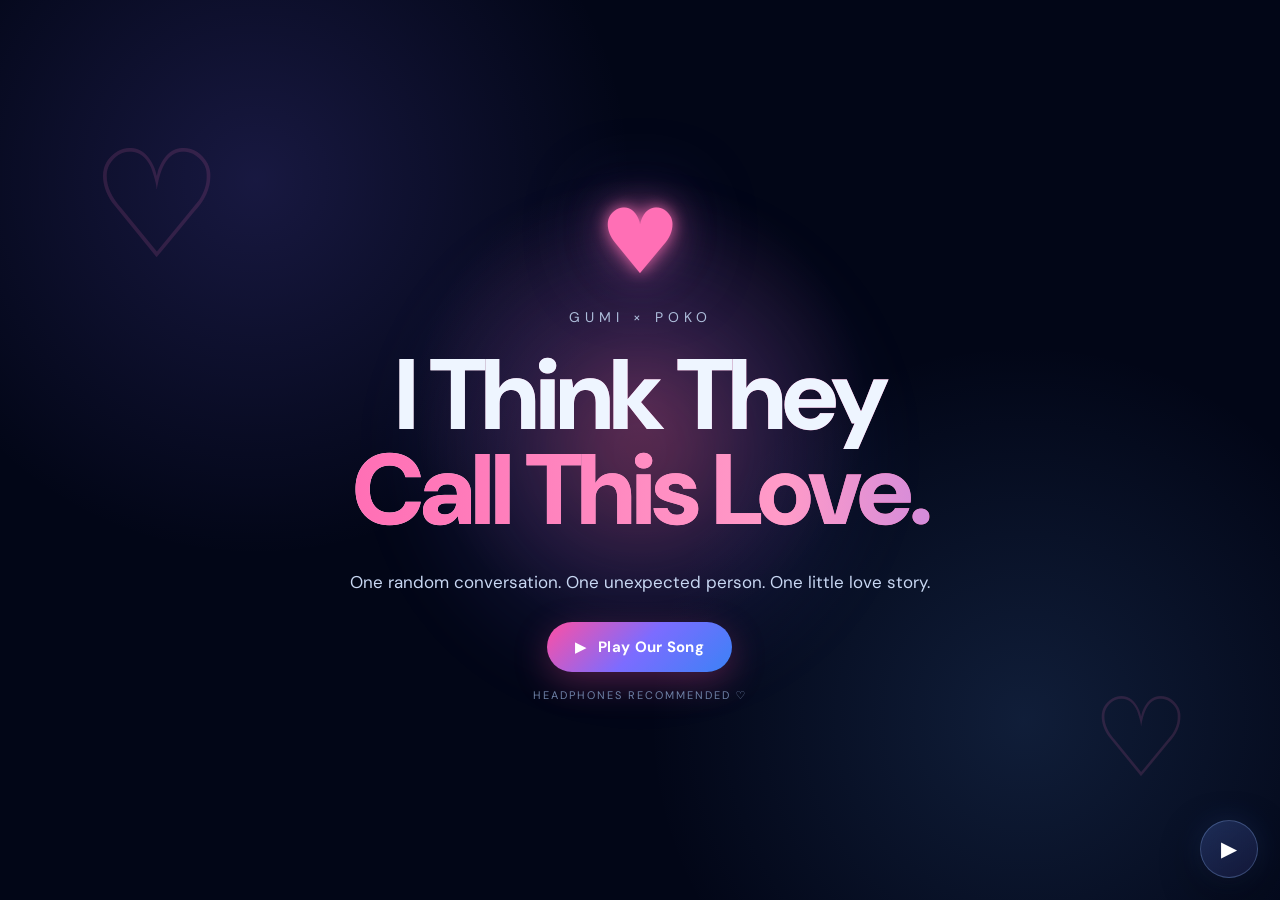
==== commit 1347e1f5: "Fix persistent music player and finalize website" ====
--- a/index.html
+++ b/index.html
@@ -6,13 +6,17 @@
 <meta charset="utf-8">
 
 <meta name="viewport"
-content="width=device-width,initial-scale=1">
+      content="width=device-width,initial-scale=1">
 
 <title>Gumi × Poko</title>
 
 <link rel="stylesheet" href="style.css">
 
 <style>
+
+/* =====================================================
+   ROOT
+===================================================== */
 
 html,
 body{
@@ -21,20 +25,21 @@
   width:100%;
   height:100%;
   overflow:hidden;
-}
-
-body{
   background:#050817;
 }
 
-/* =========================
+
+/* =====================================================
    PERSISTENT MUSIC PLAYER
-========================= */
+===================================================== */
 
 #persistentMusic{
+
   position:fixed;
+
   right:22px;
   bottom:22px;
+
   z-index:999999;
 
   width:58px;
@@ -48,7 +53,7 @@
     linear-gradient(
       145deg,
       rgba(70,100,180,.35),
-      rgba(20,25,60,.85)
+      rgba(20,25,60,.9)
     );
 
   color:white;
@@ -67,6 +72,8 @@
   backdrop-filter:blur(15px);
 
   transition:.25s ease;
+
+  user-select:none;
 }
 
 #persistentMusic:hover{
@@ -74,29 +81,38 @@
 }
 
 #persistentMusic.playing{
+
   box-shadow:
     0 12px 40px rgba(0,0,0,.45),
     0 0 45px rgba(100,150,255,.35);
-}
-
-/* =========================
+
+}
+
+
+/* =====================================================
    PAGE FRAME
-========================= */
+===================================================== */
 
 #pageFrame{
+
   width:100%;
   height:100%;
+
   border:0;
+
   display:block;
-}
-
-/* =========================
+
+}
+
+
+/* =====================================================
    MOBILE
-========================= */
+===================================================== */
 
 @media(max-width:600px){
 
   #persistentMusic{
+
     width:52px;
     height:52px;
 
@@ -104,6 +120,7 @@
     bottom:14px;
 
     font-size:19px;
+
   }
 
 }
@@ -117,7 +134,7 @@
 
 
 <!-- =====================================================
-     PERSISTENT AUDIO
+     ONE AND ONLY AUDIO
 ===================================================== -->
 
 <audio
@@ -134,7 +151,7 @@
 
 
 <!-- =====================================================
-     MUSIC BUTTON
+     PERMANENT MUSIC BUTTON
 ===================================================== -->
 
 <button
@@ -149,7 +166,7 @@
 
 
 <!-- =====================================================
-     WEBSITE PAGES
+     ALL WEBSITE PAGES LIVE INSIDE THIS FRAME
 ===================================================== -->
 
 <iframe
@@ -162,7 +179,7 @@
 <script>
 
 /* =====================================================
-   MUSIC
+   ELEMENTS
 ===================================================== */
 
 const song =
@@ -171,11 +188,46 @@
 const musicButton =
   document.getElementById("persistentMusic");
 
-
-let isPlaying = false;
-
-
-/* Play */
+const frame =
+  document.getElementById("pageFrame");
+
+
+/* =====================================================
+   LOCAL STORAGE
+===================================================== */
+
+const SONG_TIME_KEY =
+  "gumiPokoSongTime";
+
+
+/* =====================================================
+   UPDATE MUSIC BUTTON
+===================================================== */
+
+function updateMusicButton(){
+
+  if(song.paused){
+
+    musicButton.textContent = "▶";
+
+    musicButton.classList.remove("playing");
+
+  }
+
+  else{
+
+    musicButton.textContent = "❚❚";
+
+    musicButton.classList.add("playing");
+
+  }
+
+}
+
+
+/* =====================================================
+   PLAY
+===================================================== */
 
 async function playSong(){
 
@@ -183,41 +235,38 @@
 
     await song.play();
 
-    isPlaying = true;
-
-    musicButton.textContent = "❚❚";
-
-    musicButton.classList.add("playing");
+    updateMusicButton();
 
   }
 
   catch(error){
 
     console.log(
-      "Browser blocked autoplay until user interaction."
-    );
-
-  }
-
-}
-
-
-/* Pause */
+      "Browser blocked music:",
+      error
+    );
+
+  }
+
+}
+
+
+/* =====================================================
+   PAUSE
+===================================================== */
 
 function pauseSong(){
 
   song.pause();
 
-  isPlaying = false;
-
-  musicButton.textContent = "▶";
-
-  musicButton.classList.remove("playing");
-
-}
-
-
-/* Button */
+  updateMusicButton();
+
+}
+
+
+/* =====================================================
+   MUSIC BUTTON
+===================================================== */
 
 musicButton.addEventListener(
   "click",
@@ -227,7 +276,9 @@
 
       playSong();
 
-    }else{
+    }
+
+    else{
 
       pauseSong();
 
@@ -238,167 +289,455 @@
 
 
 /* =====================================================
-   SAVE MUSIC STATE
-===================================================== */
+   SAVE CURRENT POSITION
+===================================================== */
+
+function saveSongPosition(){
+
+  try{
+
+    localStorage.setItem(
+      SONG_TIME_KEY,
+      String(song.currentTime || 0)
+    );
+
+  }
+
+  catch(error){}
+
+}
+
 
 song.addEventListener(
   "timeupdate",
-  function(){
-
-    try{
-
-      localStorage.setItem(
-        "gumiPokoSongTime",
-        song.currentTime
-      );
-
-    }catch(e){}
-
-  }
+  saveSongPosition
 );
 
 
-/* Restore position */
+song.addEventListener(
+  "pause",
+  saveSongPosition
+);
+
+
+/* =====================================================
+   RESTORE LAST POSITION
+===================================================== */
 
 try{
 
   const savedTime =
-    localStorage.getItem(
-      "gumiPokoSongTime"
-    );
-
-  if(savedTime){
-
-    song.currentTime =
-      parseFloat(savedTime);
-
-  }
-
-}catch(e){}
-
-
-/* =====================================================
-   PAGE NAVIGATION INSIDE IFRAME
-===================================================== */
-
-const frame =
-  document.getElementById("pageFrame");
-
+    parseFloat(
+      localStorage.getItem(
+        SONG_TIME_KEY
+      )
+    );
+
+  if(
+    Number.isFinite(savedTime) &&
+    savedTime >= 0
+  ){
+
+    song.addEventListener(
+      "loadedmetadata",
+      function(){
+
+        if(savedTime < song.duration){
+
+          song.currentTime =
+            savedTime;
+
+        }
+
+      },
+      {once:true}
+    );
+
+  }
+
+}
+
+catch(error){}
+
+
+/* =====================================================
+   PAGE LOAD
+===================================================== */
 
 frame.addEventListener(
   "load",
   function(){
 
-    try{
-
-      const doc =
-        frame.contentDocument ||
-        frame.contentWindow.document;
-
-
-      doc.addEventListener(
-        "click",
-        function(event){
-
-          const link =
-            event.target.closest("a");
-
-          if(!link){
-            return;
-          }
-
-
-          const href =
-            link.getAttribute("href");
-
-          if(!href){
-            return;
-          }
-
-
-          /*
-            Keep external links normal.
-          */
-
-          if(
-            href.startsWith("http://") ||
-            href.startsWith("https://") ||
-            href.startsWith("#") ||
-            href.startsWith("mailto:")
-          ){
-
-            return;
-
-          }
-
-
-          /*
-            IMPORTANT:
-            If any page points to index.html,
-            send it to home.html instead.
-          */
-
-          if(
-            href === "index.html" ||
-            href === "./index.html"
-          ){
-
-            event.preventDefault();
-
-            frame.src = "home.html";
-
-          }
+    cleanChildMusic();
+
+    setupChildNavigation();
+
+    setupHomePlayButton();
+
+  }
+);
+
+
+/* =====================================================
+   REMOVE OLD MUSIC SYSTEMS FROM CHILD PAGES
+===================================================== */
+
+function cleanChildMusic(){
+
+  try{
+
+    const doc =
+      frame.contentDocument ||
+      frame.contentWindow.document;
+
+
+    /*
+      Remove any audio element
+      inside the child page.
+    */
+
+    const childAudios =
+      doc.querySelectorAll("audio");
+
+    childAudios.forEach(
+      function(audio){
+
+        audio.pause();
+
+        audio.remove();
+
+      }
+    );
+
+
+    /*
+      Remove old music players.
+    */
+
+    const selectors = [
+
+      "#songPlayer",
+
+      "#songButton",
+
+      "#loveStart",
+
+      ".songPlayer",
+
+      ".musicPlayer",
+
+      ".musicButton",
+
+      "[id*='songPlayer']",
+
+      "[id*='musicPlayer']"
+
+    ];
+
+
+    selectors.forEach(
+      function(selector){
+
+        doc
+          .querySelectorAll(selector)
+          .forEach(
+            function(element){
+
+              /*
+                Don't remove loveStart here.
+                It gets handled separately below.
+              */
+
+              if(element.id !== "loveStart"){
+
+                element.remove();
+
+              }
+
+            }
+          );
+
+      }
+    );
+
+
+    /*
+      Hide old music UI if any remains.
+    */
+
+    const oldPlayers =
+      doc.querySelectorAll(
+        ".songPlayer"
+      );
+
+    oldPlayers.forEach(
+      function(player){
+
+        player.remove();
+
+      }
+    );
+
+  }
+
+  catch(error){
+
+    console.log(
+      "Could not clean child music:",
+      error
+    );
+
+  }
+
+}
+
+
+/* =====================================================
+   HOME PAGE "PLAY OUR SONG" BUTTON
+===================================================== */
+
+function setupHomePlayButton(){
+
+  try{
+
+    const doc =
+      frame.contentDocument ||
+      frame.contentWindow.document;
+
+
+    const oldStart =
+      doc.getElementById(
+        "loveStart"
+      );
+
+
+    if(!oldStart){
+
+      return;
+
+    }
+
+
+    /*
+      Clone the button.
+
+      This removes the old home.html
+      click listener which was trying
+      to control its own audio.
+    */
+
+    const newStart =
+      oldStart.cloneNode(true);
+
+
+    oldStart.replaceWith(
+      newStart
+    );
+
+
+    newStart.addEventListener(
+      "click",
+      function(event){
+
+        event.preventDefault();
+
+        event.stopPropagation();
+
+        playSong();
+
+        /*
+          Hide the intro just like
+          the original button did.
+        */
+
+        const intro =
+          doc.getElementById(
+            "loveIntro"
+          );
+
+        if(intro){
+
+          intro.classList.add(
+            "loveIntroHide"
+          );
 
         }
-      );
-
-
-      /*
-        Tell the child page that it is
-        running inside the persistent shell.
-      */
-
-      doc.documentElement.classList.add(
-        "insidePersistentShell"
-      );
-
-
-    }catch(error){
-
-      console.log(
-        "Frame navigation setup error:",
-        error
-      );
-
-    }
+
+      }
+    );
+
+  }
+
+  catch(error){
+
+    console.log(
+      "Home music setup error:",
+      error
+    );
+
+  }
+
+}
+
+
+/* =====================================================
+   CHILD PAGE NAVIGATION
+===================================================== */
+
+function setupChildNavigation(){
+
+  try{
+
+    const doc =
+      frame.contentDocument ||
+      frame.contentWindow.document;
+
+
+    /*
+      Add persistent-shell class.
+    */
+
+    doc.documentElement.classList.add(
+      "insidePersistentShell"
+    );
+
+
+    /*
+      Intercept internal links.
+      They stay inside the iframe.
+    */
+
+    doc.addEventListener(
+      "click",
+      function(event){
+
+        const link =
+          event.target.closest("a");
+
+
+        if(!link){
+
+          return;
+
+        }
+
+
+        const href =
+          link.getAttribute("href");
+
+
+        if(!href){
+
+          return;
+
+        }
+
+
+        /*
+          External links remain normal.
+        */
+
+        if(
+          href.startsWith("http://") ||
+          href.startsWith("https://") ||
+          href.startsWith("mailto:") ||
+          href.startsWith("#")
+        ){
+
+          return;
+
+        }
+
+
+        /*
+          If a page points to index.html,
+          keep the user inside the shell.
+        */
+
+        if(
+          href === "index.html" ||
+          href === "./index.html"
+        ){
+
+          event.preventDefault();
+
+          frame.src =
+            "home.html";
+
+          return;
+
+        }
+
+
+        /*
+          Normal internal page.
+          It loads inside the iframe.
+        */
+
+        if(
+          href.endsWith(".html")
+        ){
+
+          event.preventDefault();
+
+          frame.src =
+            href;
+
+        }
+
+      },
+      true
+    );
+
+  }
+
+  catch(error){
+
+    console.log(
+      "Navigation setup error:",
+      error
+    );
+
+  }
+
+}
+
+
+/* =====================================================
+   SONG ENDED
+===================================================== */
+
+song.addEventListener(
+  "ended",
+  function(){
+
+    song.currentTime = 0;
+
+    localStorage.setItem(
+      SONG_TIME_KEY,
+      "0"
+    );
+
+    updateMusicButton();
 
   }
 );
 
 
 /* =====================================================
-   START SONG AFTER USER INTERACTION
-===================================================== */
-
-document.addEventListener(
-  "click",
-  function(){
-
-    /*
-      Do NOT force autoplay immediately.
-
-      First click anywhere on the website
-      is allowed to start the song.
-    */
-
-    if(song.paused){
-
-      playSong();
-
-    }
-
-  },
-  { once:true }
+   INITIAL BUTTON STATE
+===================================================== */
+
+updateMusicButton();
+
+
+/* =====================================================
+   SAVE BEFORE LEAVING
+===================================================== */
+
+window.addEventListener(
+  "pagehide",
+  saveSongPosition
 );
 
 </script>
